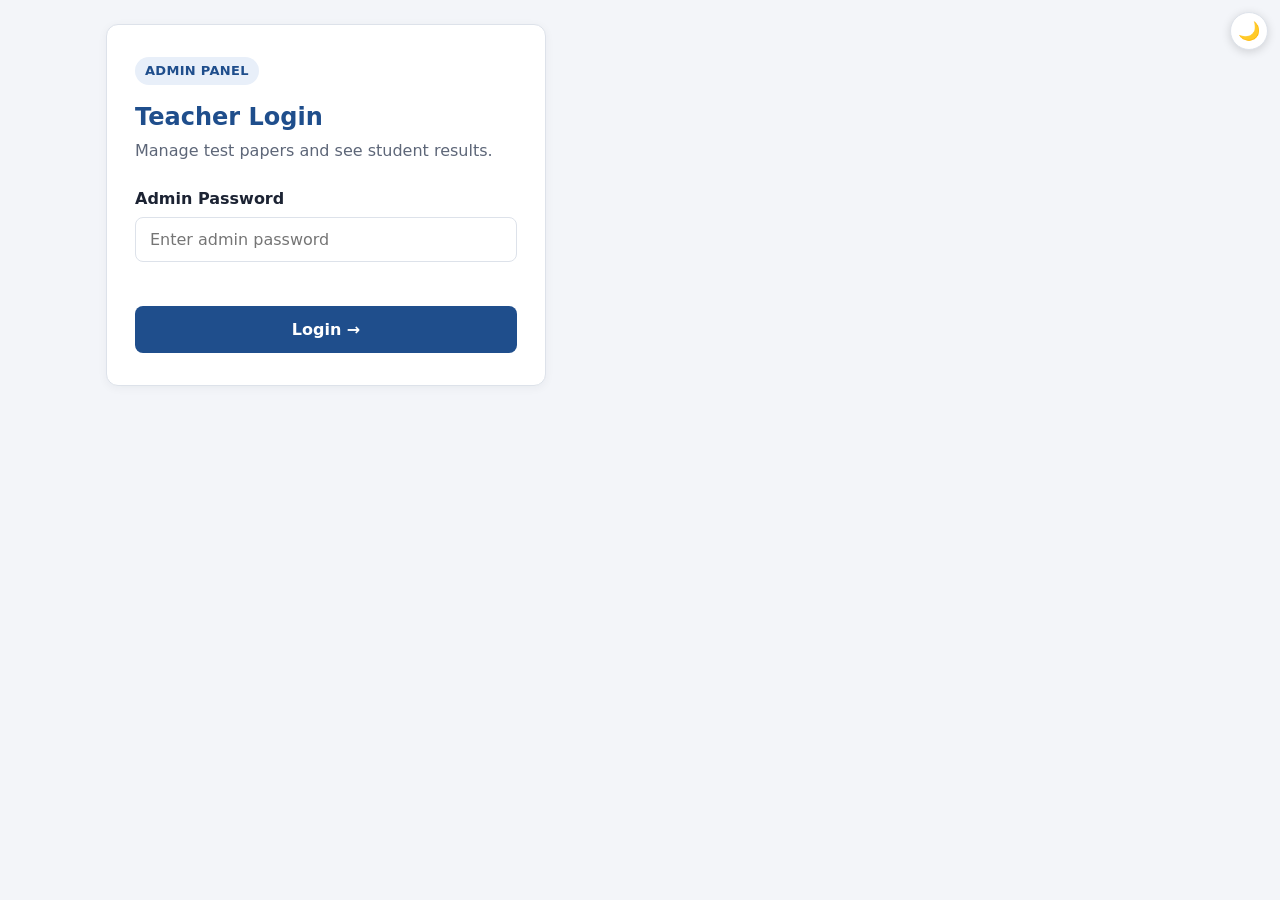
==== admin.html @ c2cde270 "Dark mode switch on every screen (incl. tests); PYQ practice: per-question timer and answer-reveal s" ====
<!DOCTYPE html>
<html lang="en">
<head>
<meta charset="UTF-8">
<meta name="viewport" content="width=device-width, initial-scale=1">
<meta name="robots" content="noindex, nofollow">
<title>Admin — Satyansh's Test Papers</title>
<link rel="stylesheet" href="assets/app.css?v=26111801">
<link rel="stylesheet" href="assets/dark.css?v=26111801">
<meta name="theme-color" content="#1f4e8c">
<script src="assets/theme.js?v=26111801"></script>
<script src="config.js"></script>
<script>
window.MathJax = {
  tex: { inlineMath: [['\\(', '\\)']], displayMath: [['\\[', '\\]']], packages: {'[+]': ['mhchem']} },
  svg: { fontCache: 'global' }, options: { enableMenu: false }, startup: { typeset: false }
};
</script>
<script src="assets/mathjax-tex-svg.js" async></script>
<style>
.tabs{display:flex;gap:6px;flex-wrap:wrap;margin:0 0 16px}
.tab{background:#fff;border:1px solid var(--line);border-radius:8px;padding:9px 16px;font-weight:700;color:var(--muted)}
.tab.on{background:var(--brand);border-color:var(--brand);color:#fff}
.pane{display:none}.pane.on{display:block}
.grid2{display:grid;grid-template-columns:repeat(auto-fit,minmax(220px,1fr));gap:14px}
.field select,.field textarea{width:100%;padding:11px 12px;border:1px solid var(--line);border-radius:8px;font-size:15px;font-family:inherit;background:#fff}
.field textarea{min-height:120px;font-family:ui-monospace,Consolas,monospace;font-size:13px}
.field small{color:var(--muted)}
.tbl td input{width:70px;padding:6px;border:1px solid var(--line);border-radius:6px;text-align:center;font-family:inherit}
.tbl td input.wide{width:150px;text-align:left}
.st-on{background:var(--ok-bg);color:#1d7a45}.st-off{background:var(--neu-bg);color:var(--muted)}
.st{display:inline-block;padding:3px 10px;border-radius:20px;font-size:12px;font-weight:700}
.actions{display:flex;gap:6px;flex-wrap:wrap;justify-content:center}
.btn.xs{padding:5px 10px;font-size:13px}
.keygrid{display:flex;flex-wrap:wrap;gap:6px;margin:8px 0}
.keygrid span{background:#f1f3f7;border-radius:6px;padding:4px 8px;font-size:13px;font-weight:600;font-variant-numeric:tabular-nums}
.warn-list{background:var(--amb-bg);border-left:4px solid var(--warn);border-radius:8px;padding:10px 14px 10px 30px;margin:10px 0}
.preview{border:1px solid var(--line);border-radius:10px;padding:16px;margin-top:10px;overflow-x:auto}
.filters{display:flex;gap:10px;flex-wrap:wrap;margin-bottom:12px}
.filters input,.filters select{padding:9px 12px;border:1px solid var(--line);border-radius:8px;font-family:inherit;font-size:14px}
.drop{display:block;border:2px dashed #b9c6da;border-radius:12px;padding:22px;text-align:center;background:#fafbfd;cursor:pointer;color:var(--muted)}
.catsel{padding:6px 8px;border:1px solid var(--line);border-radius:6px;font-family:inherit;font-size:13px;background:#fff}
.drop.over{border-color:var(--brand);background:var(--brand-lt)}
</style>
</head>
<body>

<!-- ============ LOGIN ============ -->
<section id="aLogin" class="screen active">
  <div class="wrap">
    <form class="card login-card" id="aForm" novalidate>
      <span class="paper-tag">ADMIN PANEL</span>
      <h1>Teacher Login</h1>
      <p class="sub">Manage test papers and see student results.</p>
      <div class="msg-box err" id="aCfg" style="display:none">API_URL is empty in <b>config.js</b>. Paste your Apps Script Web App URL there first.</div>
      <div class="field">
        <label for="aPass">Admin Password</label>
        <input id="aPass" type="password" autocomplete="current-password" placeholder="Enter admin password">
        <div class="err" id="aErr"></div>
      </div>
      <button class="btn" type="submit">Login →</button>
    </form>
  </div>
</section>

<!-- ============ DASHBOARD ============ -->
<section id="aDash" class="screen">
  <header class="topbar appbar">
    <div class="topbar-in">
      <div class="tb-left"><div class="t1">Admin Panel</div><div class="t2 js-brand"></div></div>
      <div class="user-box">
        <a class="btn small onbrand" id="sheetLink" href="#" target="_blank" rel="noopener" style="text-decoration:none">📊 Open Google Sheet</a>
        <a class="btn small onbrand" href="./" target="_blank" rel="noopener" style="text-decoration:none">Student Site ↗</a>
        <button class="btn small onbrand" id="aLogout" type="button">Logout</button>
      </div>
    </div>
  </header>
  <div class="wrap">
    <div class="tabs">
      <button class="tab on" data-tab="pPapers" type="button">📚 Papers</button>
      <button class="tab" data-tab="pAdd" type="button" id="tabAdd">➕ Add Paper</button>
      <button class="tab" data-tab="pResults" type="button">📈 Results</button>
    </div>

    <!-- Papers -->
    <div class="pane on" id="pPapers">
      <div class="card sec">
        <h2>Test Papers</h2>
        <p class="hint">Hidden papers are not shown to students. Use ▲ ▼ to change the order students see.</p>
        <div class="tbl-wrap" id="paperTable"><p class="hint">Loading…</p></div>
      </div>
    </div>

    <!-- Add / Edit -->
    <div class="pane" id="pAdd">
      <div class="card sec">
        <h2 id="formTitle">Add a New Paper</h2>
        <p class="hint">Upload the paper's <b>.json</b> question file (made by Claude or by mocktest_builder.py), check the details, then Save. It goes live for students immediately.</p>
        <div id="dropWrap">
          <label class="drop" id="drop"><input type="file" id="fileIn" accept=".json,application/json" hidden>
            <b>Click to choose the .json file</b> or drag it here</label>
          <details style="margin-top:10px"><summary style="cursor:pointer;color:var(--brand);font-weight:600">…or paste the JSON text</summary>
            <div class="field" style="margin-top:8px"><textarea id="jsonTxt" placeholder='{"sections": [...], "questions": [...]}'></textarea></div>
            <button class="btn small light" type="button" id="parseBtn">Load pasted JSON</button>
          </details>
        </div>
        <div id="formBody" style="display:none;margin-top:18px">
          <div class="grid2">
            <div class="field"><label>Paper Name * <span style="font-weight:400;color:var(--muted)">(use "Sub-folder | Title" to group papers, e.g. "Complex Numbers | Test 2")</span></label><input id="fName" placeholder="e.g. Complex Numbers | Test 2"></div>
            <div class="field"><label>Exam</label><input id="fExam" placeholder="JEE (Main)"></div>
            <div class="field"><label>Subject</label><input id="fSubject" placeholder="Mathematics"></div>
            <div class="field"><label>Duration (minutes) *</label><input id="fDur" type="number" min="1" max="600"></div>
            <div class="field"><label>Folder (where students see it) *</label><select id="fCat"></select></div>
          </div>
          <h2 style="font-size:16px;margin:10px 0 8px">Sections &amp; Marking</h2>
          <div class="tbl-wrap" id="secTable"></div>
          <h2 style="font-size:16px;margin:18px 0 4px">Answer Key — please check against your paper</h2>
          <div id="keyBox"></div>
          <div id="warnBox"></div>
          <h2 style="font-size:16px;margin:18px 0 4px">Question Preview</h2>
          <div class="filters"><select id="pvSel"></select></div>
          <div class="preview" id="pvBox"></div>
          <div class="modal-actions" style="justify-content:space-between">
            <button class="btn light" type="button" id="cancelForm">Cancel</button>
            <button class="btn green" type="button" id="saveBtn">💾 Save Paper</button>
          </div>
        </div>
      </div>
    </div>

    <!-- Results -->
    <div class="pane" id="pResults">
      <div class="card sec">
        <h2>Student Results</h2>
        <p class="hint">Every submitted test. The full data (with question-wise responses) is in the Google Sheet. <b>Reopen</b> lets a student attempt that paper again.</p>
        <div class="filters">
          <select id="rPaper"><option value="">All papers</option></select>
          <input id="rSearch" placeholder="Search name, email or phone">
          <button class="btn small light" type="button" id="rRefresh">↻ Refresh</button>
        </div>
        <div class="tbl-wrap" id="resTable"><p class="hint">Loading…</p></div>
      </div>
    </div>
  </div>
</section>

<div class="overlay" id="overlay"><div class="spinner"></div><div id="overlayMsg">Working…</div></div>
<div class="toast" id="toast"></div>

<script>
const CFG=window.APP_CONFIG||{}, API=(CFG.API_URL||'').trim(), BRAND=CFG.HEADING||"Satyansh's Test Papers";
const $=id=>document.getElementById(id), LET='ABCDEFGH';
function esc(s){return String(s==null?'':s).replace(/[&<>"']/g,c=>({'&':'&amp;','<':'&lt;','>':'&gt;','"':'&quot;',"'":'&#39;'}[c]));}
function show(id){document.querySelectorAll('.screen').forEach(s=>s.classList.toggle('active',s.id===id));window.scrollTo(0,0);}
let toastT;function toast(m,ms=3500){const t=$('toast');t.textContent=m;t.classList.add('show');clearTimeout(toastT);toastT=setTimeout(()=>t.classList.remove('show'),ms);}
function busy(on,msg){$('overlayMsg').textContent=msg||'Working…';$('overlay').classList.toggle('open',!!on);}
function typeset(el,t=0){ if(window.MathJax&&MathJax.typesetPromise&&MathJax.startup&&MathJax.startup.promise){MathJax.startup.promise=MathJax.startup.promise.then(()=>{if(MathJax.typesetClear)MathJax.typesetClear([el]);return MathJax.typesetPromise([el]);}).catch(()=>{});} else if(t<80) setTimeout(()=>typeset(el,t+1),250); }
const SS={get(k){try{return sessionStorage.getItem(k)}catch(e){return null}},set(k,v){try{sessionStorage.setItem(k,v)}catch(e){}},del(k){try{sessionStorage.removeItem(k)}catch(e){}}};
document.querySelectorAll('.js-brand').forEach(e=>e.textContent=BRAND);
if(!API) $('aCfg').style.display='block';

let PASS='', PAPERS=[], RESULTS=[], RLIST=[], DRAFT=null, EDIT_ID=null;
const FOLDERS=(CFG.FOLDERS&&CFG.FOLDERS.length)?CFG.FOLDERS:[{id:'topic',title:'Topic-wise Papers'},{id:'full',title:'Full Syllabus Papers'},{id:'main3h',title:'JEE Main 3-Hour Papers',allSubjects:true},{id:'sheet',title:'Practice Sheets',practice:true}];
const catOpts=sel=>FOLDERS.map(f=>`<option value="${esc(f.id)}"${f.id===sel?' selected':''}>${esc(f.title)}</option>`).join('');
const OFF_SUBJ=((CFG.SUBJECTS)||[]).filter(s=>!s.show).map(s=>s.name);
const subjOff=p=>((FOLDERS.find(f=>f.id===(p.category||'topic'))||{}).allSubjects ? undefined : OFF_SUBJ.find(n=>String(p.subject||'').toLowerCase().includes(n.toLowerCase())));
const guessCat=(st)=>FOLDERS.some(f=>f.id===st.category)?st.category:(Number(st.durationMin)>=180?'main3h':'topic');
$('fCat').innerHTML=catOpts('topic');
async function admin(op, extra={}){
  const r=await fetch(API,{method:'POST',redirect:'follow',headers:{'Content-Type':'text/plain;charset=utf-8'},body:JSON.stringify(Object.assign({action:'admin',op,password:PASS},extra))});
  const j=await r.json(); if(!j.ok) throw new Error(j.error||'Request failed'); return j;
}

/* ---------- login ---------- */
$('aForm').addEventListener('submit',async e=>{e.preventDefault(); if(!API) return; PASS=$('aPass').value; await doLogin();});
async function doLogin(){
  busy(true,'Signing in…');
  try{ const r=await admin('login'); SS.set('stp_admin',PASS); $('sheetLink').href=r.sheetUrl||'#'; $('aErr').textContent='';
       show('aDash'); await loadPapers(); }
  catch(err){ $('aErr').textContent=err.message==='Wrong password'?'Wrong password.':('Could not connect: '+err.message); SS.del('stp_admin'); }
  busy(false);
}
$('aLogout').addEventListener('click',()=>{SS.del('stp_admin');PASS='';$('aPass').value='';show('aLogin');});
(function(){const p=SS.get('stp_admin'); if(API&&p){PASS=p;doLogin();}})();

/* ---------- tabs ---------- */
function tab(id){document.querySelectorAll('.tab').forEach(t=>t.classList.toggle('on',t.dataset.tab===id));document.querySelectorAll('.pane').forEach(p=>p.classList.toggle('on',p.id===id));
  if(id==='pResults') loadResults(); if(id==='pPapers') loadPapers(); }
document.querySelectorAll('.tab').forEach(t=>t.addEventListener('click',()=>{ if(t.dataset.tab==='pAdd' && !EDIT_ID) resetForm(); tab(t.dataset.tab); }));

/* ---------- papers ---------- */
async function loadPapers(){
  try{ PAPERS=(await admin('papers')).papers||[]; }catch(e){ $('paperTable').innerHTML=`<div class="msg-box err">${esc(e.message)}</div>`; return; }
  if(!PAPERS.length){ $('paperTable').innerHTML='<div class="empty">No papers yet. Use <b>➕ Add Paper</b> to upload your first paper.</div>'; }
  else $('paperTable').innerHTML=`<table class="tbl"><thead><tr><th>#</th><th class="l">Paper</th><th>Folder</th><th>Questions</th><th>Duration</th><th>Marks</th><th>Status</th><th>Order</th><th>Actions</th></tr></thead><tbody>${
    PAPERS.map((p,k)=>`<tr><td>${k+1}</td><td class="l"><b>${esc(p.name)}</b><br><span style="font-size:12px;color:var(--muted)">${esc([p.exam,p.subject].filter(Boolean).join(' · '))} · ID ${esc(p.id)} · updated ${esc(p.updated)}</span></td>
      <td><select class="catsel" data-cat="${esc(p.id)}">${catOpts(p.category||'topic')}</select></td>
      <td>${p.questions}</td><td>${p.durationMin} min</td><td>${p.maxMarks}</td>
      <td><span class="st ${p.active&&!subjOff(p)?'st-on':'st-off'}">${!p.active?'Hidden':(subjOff(p)?'Hidden ('+esc(subjOff(p))+' is off)':'Visible')}</span></td>
      <td><div class="actions"><button class="btn xs light" data-up="${k}" ${k===0?'disabled':''}>▲</button><button class="btn xs light" data-down="${k}" ${k===PAPERS.length-1?'disabled':''}>▼</button></div></td>
      <td><div class="actions"><button class="btn xs light" data-toggle="${esc(p.id)}">${p.active?'Hide':'Show'}</button>
        <button class="btn xs ghost" data-edit="${esc(p.id)}">Edit</button><button class="btn xs red" data-del="${esc(p.id)}">Delete</button></div></td></tr>`).join('')}</tbody></table>`;
  $('rPaper').innerHTML='<option value="">All papers</option>'+PAPERS.map(p=>`<option value="${esc(p.id)}">${esc(p.name)}</option>`).join('');
}
$('paperTable').addEventListener('change',async e=>{
  const s=e.target.closest('[data-cat]'); if(!s) return;
  busy(true,'Moving paper…');
  try{ await admin('setCategory',{id:s.dataset.cat,category:s.value}); toast('Paper moved to "'+(FOLDERS.find(f=>f.id===s.value)||{}).title+'"'); await loadPapers(); }
  catch(err){ toast('Error: '+err.message,5000); }
  busy(false);
});
$('paperTable').addEventListener('click',async e=>{
  const b=e.target.closest('button'); if(!b) return;
  try{
    if(b.dataset.toggle){ const p=PAPERS.find(x=>x.id===b.dataset.toggle); busy(true); await admin('setActive',{id:p.id,active:!p.active}); toast(p.active?'Paper hidden from students':'Paper is now visible'); }
    else if(b.dataset.up||b.dataset.down){ const k=+(b.dataset.up||b.dataset.down), j=b.dataset.up?k-1:k+1;
      const arr=PAPERS.slice(); [arr[k],arr[j]]=[arr[j],arr[k]]; busy(true,'Saving order…');
      for(let i=0;i<arr.length;i++) if(arr[i].order!==i+1) await admin('setOrder',{id:arr[i].id,order:i+1}); }
    else if(b.dataset.edit){ busy(true,'Loading paper…'); const r=await admin('getPaper',{id:b.dataset.edit}); EDIT_ID=b.dataset.edit; loadDraft(r.paper,true); tab('pAdd'); busy(false); return; }
    else if(b.dataset.del){ const p=PAPERS.find(x=>x.id===b.dataset.del);
      if(!confirm(`Delete "${p.name}"?\n\nStudents will no longer see it. Results already in the Google Sheet are kept.`)) return;
      busy(true,'Deleting…'); await admin('deletePaper',{id:p.id}); toast('Paper deleted'); }
    await loadPapers();
  }catch(err){ toast('Error: '+err.message,5000); }
  busy(false);
});

/* ---------- add / edit ---------- */
function resetForm(){ EDIT_ID=null; DRAFT=null; $('formTitle').textContent='Add a New Paper'; $('dropWrap').style.display=''; $('formBody').style.display='none'; $('fileIn').value=''; $('jsonTxt').value=''; }
$('cancelForm').addEventListener('click',()=>{resetForm();tab('pPapers');});
$('fileIn').addEventListener('change',e=>{const f=e.target.files[0]; if(f) readFile(f);});
const drop=$('drop');
['dragover','dragenter'].forEach(ev=>drop.addEventListener(ev,e=>{e.preventDefault();drop.classList.add('over');}));
['dragleave','drop'].forEach(ev=>drop.addEventListener(ev,e=>{e.preventDefault();drop.classList.remove('over');}));
drop.addEventListener('drop',e=>{const f=e.dataTransfer.files[0]; if(f) readFile(f);});
function readFile(f){ const rd=new FileReader(); rd.onload=()=>parseJSON(rd.result, f.name); rd.readAsText(f,'utf-8'); }
$('parseBtn').addEventListener('click',()=>parseJSON($('jsonTxt').value,''));
function parseJSON(txt, fname){
  let d; try{ d=JSON.parse(txt.replace(/^﻿/,'')); }catch(e){ toast('This is not a valid JSON file: '+e.message,6000); return; }
  if(!d || !Array.isArray(d.questions) || !d.questions.length){ toast('No "questions" found in this file.',5000); return; }
  if(!d.settings) d.settings={paperName:d.title||(fname||'').replace(/(_questions)?\.json$/i,'').replace(/_/g,' '), durationMin:d.durationMin||60};
  loadDraft(d,false);
}
function normalise(d){
  const warn=[]; let secs=d.sections||[];
  if(!secs.length){ const ids=[]; d.questions.forEach(q=>{q.section=q.section||(q.type==='mcq'?'A':'B'); if(!ids.includes(q.section)) ids.push(q.section);});
    secs=ids.map(i=>({id:i,title:'Section '+i,type:(d.questions.find(q=>q.section===i)||{}).type||'mcq',correct:4,wrong:-1})); }
  secs.forEach(s=>{ s.title=s.title||('Section '+s.id); s.correct=Number(s.correct??4); s.wrong=Number(s.wrong??-1); if(s.wrong>0) s.wrong=-s.wrong; });
  const ids=secs.map(s=>s.id);
  d.questions.forEach((q,n)=>{
    if(!ids.includes(q.section)){ warn.push(`Q${n+1}: unknown section "${q.section}" — moved to ${secs[0].id}`); q.section=secs[0].id; }
    q.type=q.type||(secs.find(s=>s.id===q.section)||{}).type||'mcq'; q.topic=q.topic||'General'; q.area=q.area||q.topic; q.sol=q.sol||'';
    if(q.type==='mcq'){
      if(!Array.isArray(q.opts)||q.opts.length<2) warn.push(`Q${n+1}: MCQ has fewer than 2 options`);
      if(typeof q.ans==='string' && /^[A-H]$/i.test(q.ans.trim())) q.ans=LET.indexOf(q.ans.trim().toUpperCase());
      q.ans=Number(q.ans); if(!(q.ans>=0 && q.ans<(q.opts||[]).length)) warn.push(`Q${n+1}: answer index is outside the options`);
    }else{ delete q.opts; if(isNaN(Number(q.ans))) warn.push(`Q${n+1}: numerical answer "${q.ans}" is not a number`); else q.ans=Number(q.ans); }
    if(!q.q || !String(q.q).trim()) warn.push(`Q${n+1}: question text is empty`);
    if(!q.sol) warn.push(`Q${n+1}: no solution given`);
  });
  d.sections=secs; return warn;
}
function loadDraft(d, editing){
  DRAFT=JSON.parse(JSON.stringify(d)); const warn=normalise(DRAFT); const st=DRAFT.settings||{};
  $('formTitle').textContent=editing?('Edit Paper — '+(st.paperName||'')):'Add a New Paper';
  $('dropWrap').style.display=editing?'none':''; $('formBody').style.display='';
  $('fName').value=st.paperName||''; $('fExam').value=st.exam||'JEE (Main)'; $('fSubject').value=st.subject||'Mathematics'; $('fDur').value=st.durationMin||60; $('fCat').innerHTML=catOpts(guessCat(st));
  renderSecTable(); renderKey(warn);
  $('pvSel').innerHTML=DRAFT.questions.map((q,i)=>`<option value="${i}">Question ${i+1} — ${esc(q.topic)}</option>`).join('');
  preview(0);
}
function renderSecTable(){
  $('secTable').innerHTML=`<table class="tbl"><thead><tr><th class="l">Section</th><th>Type</th><th>Questions</th><th>Correct (+)</th><th>Wrong (−)</th></tr></thead><tbody>${
    DRAFT.sections.map((s,k)=>`<tr><td class="l"><input class="wide" data-st="${k}" value="${esc(s.title)}"></td><td>${s.type==='mcq'?'MCQ':'Numerical'}</td>
    <td>${DRAFT.questions.filter(q=>q.section===s.id).length}</td>
    <td><input type="number" step="any" data-sc="${k}" value="${s.correct}"></td><td><input type="number" step="any" data-sw="${k}" value="${s.wrong}"></td></tr>`).join('')}</tbody></table>
    <p class="hint" style="margin-top:6px">Wrong = marks for a wrong answer, e.g. −1. Use 0 for no negative marking. Max marks: <b id="maxM"></b></p>`;
  updMax();
}
$('secTable').addEventListener('input',e=>{const t=e.target;
  if(t.dataset.st) DRAFT.sections[+t.dataset.st].title=t.value;
  if(t.dataset.sc) DRAFT.sections[+t.dataset.sc].correct=Number(t.value);
  if(t.dataset.sw){ let v=Number(t.value); DRAFT.sections[+t.dataset.sw].wrong=v>0?-v:v; }
  updMax();});
function updMax(){ const el=$('maxM'); if(!el) return; el.textContent=DRAFT.sections.reduce((t,s)=>{ const n=DRAFT.questions.filter(q=>q.section===s.id).length, c=Number(s.maxAttempt)>0?Number(s.maxAttempt):0; return t+(c?Math.min(c,n):n)*(Number(s.correct)||0); },0); }
function renderKey(warn){
  const qs=DRAFT.questions;
  const key=qs.map((q,i)=>`<span>Q${i+1}: ${q.type==='mcq'?(LET[q.ans]||'?'):esc(q.ans)}</span>`).join('');
  const mcq=qs.filter(q=>q.type==='mcq'); const dist=[0,1,2,3].map(i=>`${LET[i]}=${mcq.filter(q=>q.ans===i).length}`).join(' · ');
  $('keyBox').innerHTML=`<div class="keygrid">${key}</div><p class="hint">${qs.length} questions · MCQ answer distribution: ${dist}</p>`;
  $('warnBox').innerHTML=warn.length?`<ul class="warn-list">${warn.map(w=>`<li>${esc(w)}</li>`).join('')}</ul>`:'<p style="color:#1d7a45;font-weight:600;margin:6px 0">✓ No problems found in the file.</p>';
}
$('pvSel').addEventListener('change',e=>preview(+e.target.value));
function preview(i){
  const q=DRAFT.questions[i]; if(!q) return;
  let h=`<div class="q-text">${q.q}</div>`;
  if(q.type==='mcq') h+=q.opts.map((o,k)=>`<div class="sol-opt${k===q.ans?' correct':''}"><span class="ol">${LET[k]}</span><span class="ot">${o}</span>${k===q.ans?'<span class="badge c">Correct</span>':''}</div>`).join('');
  else h+=`<p><b>Answer:</b> ${esc(q.ans)}${q.tol!=null?' (± '+esc(q.tol)+')':''}</p>`;
  h+=`<div class="sol-box" style="margin-top:12px"><h3>Solution</h3><div class="st">${q.sol||'<i>none</i>'}</div></div>`;
  $('pvBox').innerHTML=h; typeset($('pvBox'));
}
$('saveBtn').addEventListener('click',async()=>{
  const name=$('fName').value.trim(); let dur=parseInt($('fDur').value,10);
  if(!(dur>0) && (FOLDERS.find(f=>f.id===$('fCat').value)||{}).practice) dur=60;   // sheets have no timer
  if(!name){ toast('Please enter the paper name.'); $('fName').focus(); return; }
  if(!(dur>0)){ toast('Please enter the duration in minutes.'); $('fDur').focus(); return; }
  DRAFT.settings={paperName:name, exam:$('fExam').value.trim(), subject:$('fSubject').value.trim(), durationMin:dur, category:$('fCat').value};
  const paper={settings:DRAFT.settings, sections:DRAFT.sections, instructions:DRAFT.instructions||[], questions:DRAFT.questions};
  busy(true,'Saving paper…');
  try{ await admin('savePaper',{paper, id:EDIT_ID||undefined}); toast(EDIT_ID?'Paper updated ✓':'Paper added — students can see it now ✓',4500); resetForm(); tab('pPapers'); }
  catch(err){ toast('Could not save: '+err.message,6000); }
  busy(false);
});

/* ---------- results ---------- */
async function loadResults(){
  $('resTable').innerHTML='<p class="hint">Loading…</p>';
  try{ const r=await admin('results',{limit:1000}); RESULTS=r.results||[]; renderResults(); }
  catch(e){ $('resTable').innerHTML=`<div class="msg-box err">${esc(e.message)}</div>`; }
}
function renderResults(){
  const pf=$('rPaper').value, s=$('rSearch').value.trim().toLowerCase();
  const list=RLIST=RESULTS.filter(r=>(!pf||r.paperId===pf)&&(!s||String(r.name).toLowerCase().includes(s)||String(r.phone).includes(s)||String(r.email||'').toLowerCase().includes(s)));
  if(!list.length){ $('resTable').innerHTML='<div class="empty">No results yet.</div>'; return; }
  $('resTable').innerHTML=`<p class="hint">${list.length} result(s)</p><table class="tbl"><thead><tr><th class="l">Submitted</th><th class="l">Name</th><th class="l">Email / Phone</th><th class="l">Paper</th><th>Score</th><th>%</th><th>C / W / S</th><th>Time (min)</th><th>Auto</th><th>Status</th><th></th></tr></thead><tbody>${
    list.map((r,k)=>{const re=String(r.status||'').toLowerCase().includes('reopen');
      return `<tr${re?' style="opacity:.55"':''}><td class="l">${esc(r.time)}</td><td class="l">${esc(r.name)}</td><td class="l" style="font-size:13px">${r.email?esc(r.email)+'<br>':''}${esc(r.phone)}</td><td class="l">${esc(r.paperName)}</td>
      <td><b>${esc(r.score)}</b> / ${esc(r.maxMarks)}</td><td>${esc(r.pct)}</td><td><span class="res-c">${esc(r.correct)}</span> / <span class="res-w">${esc(r.wrong)}</span> / ${esc(r.skipped)}</td>
      <td>${esc(r.minutes)}</td><td>${esc(r.auto)}</td><td style="font-size:12px">${esc(r.status||'—')}</td>
      <td>${re?'':`<button class="btn xs light" data-reopen="${k}">Reopen</button>`}</td></tr>`;}).join('')}</tbody></table>`;
}
$('rPaper').addEventListener('change',renderResults);
$('rSearch').addEventListener('input',renderResults);
$('rRefresh').addEventListener('click',loadResults);
$('resTable').addEventListener('click',async e=>{
  const b=e.target.closest('[data-reopen]'); if(!b) return;
  const r=RLIST[+b.dataset.reopen]; if(!r) return;
  if(!confirm(`Allow ${r.name} (${r.email||r.phone}) to attempt "${r.paperName}" again?\n\nThe old result stays in the sheet, marked "Reopened".`)) return;
  busy(true,'Reopening…');
  try{ await admin('reopen',{phone:r.phone,userId:r.userId,paperId:r.paperId}); toast('Done — the student can attempt this paper again.'); await loadResults(); }
  catch(err){ toast('Error: '+err.message,5000); }
  busy(false);
});
</script>
</body>
</html>
---- assets/app.css ----
:root{
  --bg:#f3f5f9; --card:#ffffff; --ink:#1c2333; --muted:#5d6678; --line:#dde2ea;
  --brand:#1f4e8c; --brand-dk:#173b6a; --brand-lt:#e8eff9;
  --nv:#e4e7ec; --nv-ink:#3a4150;
  --na:#e0524a; --an:#2b9a59; --mr:#7a4fc8;
  --warn:#d98a00; --danger:#d23b33;
  --ok-bg:#e8f6ee; --bad-bg:#fdecea; --neu-bg:#f1f2f5; --amb-bg:#fff5e0;
  --radius:12px;
}
*{box-sizing:border-box}
html,body{margin:0;padding:0}
body{background:var(--bg);color:var(--ink);font-family:"Segoe UI",system-ui,-apple-system,Roboto,"Noto Sans",Arial,sans-serif;font-size:16px;line-height:1.5}
button{font-family:inherit;font-size:inherit;cursor:pointer}
.screen{display:none;min-height:100vh}
.screen.active{display:block}
.wrap{max-width:1100px;margin:0 auto;padding:24px 16px}
.card{background:var(--card);border:1px solid var(--line);border-radius:var(--radius);box-shadow:0 2px 10px rgba(20,35,60,.05)}
.btn{border:1px solid transparent;border-radius:8px;padding:10px 18px;font-weight:600;transition:.15s;background:var(--brand);color:#fff}
.btn:hover{background:var(--brand-dk)}
.btn:disabled{background:#a9b4c4;cursor:not-allowed}
.btn.ghost{background:#fff;color:var(--brand);border-color:var(--brand)}
.btn.ghost:hover{background:var(--brand-lt)}
.btn.purple{background:var(--mr)}
.btn.purple:hover{background:#6440aa}
.btn.green{background:var(--an)}
.btn.green:hover{background:#21804a}
.btn.red{background:var(--danger)}
.btn.red:hover{background:#b02f28}
.btn.light{background:#fff;color:var(--ink);border-color:var(--line)}
.btn.light:hover{background:#f1f3f7}

/* ---------- Login ---------- */
#login .wrap{display:flex;align-items:center;justify-content:center;min-height:100vh}
.login-card{width:100%;max-width:440px;padding:32px 28px}
.login-card h1{margin:0 0 4px;font-size:24px;color:var(--brand)}
.login-card .sub{color:var(--muted);margin:0 0 24px}
.field{margin-bottom:18px}
.field label{display:block;font-weight:600;margin-bottom:6px}
.field input{width:100%;padding:12px 14px;border:1px solid var(--line);border-radius:8px;font-size:16px;font-family:inherit}
.field input:focus{outline:2px solid var(--brand);border-color:var(--brand)}
.err{color:var(--danger);font-size:14px;margin-top:6px;min-height:20px}
.login-card .btn{width:100%;padding:13px}
.paper-tag{display:inline-block;background:var(--brand-lt);color:var(--brand);font-weight:700;font-size:13px;padding:4px 10px;border-radius:20px;margin-bottom:14px;letter-spacing:.3px}

/* ---------- Instructions ---------- */
.ins-card{padding:28px}
.ins-card h1{margin:0 0 6px;color:var(--brand);font-size:24px}
.ins-card h2{font-size:18px;margin:26px 0 10px;color:var(--brand-dk);border-bottom:2px solid var(--brand-lt);padding-bottom:6px}
.ins-card ol,.ins-card ul{padding-left:22px;margin:8px 0}
.ins-card li{margin:6px 0}
.facts{display:flex;flex-wrap:wrap;gap:12px;margin:14px 0}
.fact{background:var(--brand-lt);border-radius:10px;padding:10px 16px;min-width:140px}
.fact b{display:block;font-size:20px;color:var(--brand)}
.fact span{font-size:13px;color:var(--muted)}
.legend-row{display:flex;flex-wrap:wrap;gap:14px;margin:10px 0}
.legend-row div{display:flex;align-items:center;gap:8px;font-size:14px}
.tc-box{background:#fafbfd;border:1px solid var(--line);border-radius:10px;padding:14px 18px;max-height:280px;overflow:auto}
.agree{display:flex;gap:10px;align-items:flex-start;margin:18px 0;font-weight:600;cursor:pointer}
.agree input{width:20px;height:20px;margin-top:2px;flex:none}
.ins-actions{display:flex;justify-content:space-between;gap:12px;flex-wrap:wrap}

/* ---------- Palette chips (shared) ---------- */
.chip{width:40px;height:40px;border-radius:8px;border:1px solid transparent;font-weight:700;font-size:14px;display:inline-flex;align-items:center;justify-content:center;position:relative;flex:none}
.chip.nv{background:var(--nv);color:var(--nv-ink);border-color:#cfd4dc}
.chip.na{background:var(--na);color:#fff}
.chip.an{background:var(--an);color:#fff}
.chip.mr{background:var(--mr);color:#fff;border-radius:50%}
.chip.am{background:var(--mr);color:#fff;border-radius:50%}
.chip.am::after{content:"";position:absolute;right:-2px;bottom:-2px;width:13px;height:13px;border-radius:50%;background:var(--an);border:2px solid #fff}
.chip.small{width:26px;height:26px;font-size:12px}
.chip.cur{outline:3px solid #f5b400;outline-offset:2px}
.chip.rc{background:var(--an);color:#fff}
.chip.rw{background:var(--na);color:#fff}
.chip.ru{background:var(--nv);color:var(--nv-ink);border-color:#cfd4dc}

/* ---------- Exam ---------- */
.topbar{background:var(--brand);color:#fff;position:sticky;top:0;z-index:20;box-shadow:0 2px 8px rgba(0,0,0,.15)}
.topbar-in{max-width:1300px;margin:0 auto;padding:10px 16px;display:flex;justify-content:space-between;align-items:center;gap:16px;flex-wrap:wrap}
.tb-left .t1{font-weight:700;font-size:18px}
.tb-left .t2{font-size:13px;opacity:.9}
.tb-right{display:flex;flex-direction:column;align-items:flex-end;gap:6px}
.timer-box{background:#fff;color:var(--brand-dk);border-radius:8px;padding:4px 14px;font-weight:800;font-size:22px;font-variant-numeric:tabular-nums;display:flex;align-items:center;gap:8px}
.timer-box small{font-size:12px;font-weight:600;color:var(--muted)}
.timer-box.warn{color:var(--warn)}
.timer-box.danger{color:#fff;background:var(--danger);animation:pulse 1s infinite}
.timer-box.danger small{color:#ffe1df}
@keyframes pulse{50%{opacity:.75}}
.tracker{display:flex;gap:8px;flex-wrap:wrap;justify-content:flex-end}
.tracker span{background:rgba(255,255,255,.14);border-radius:6px;padding:3px 10px;font-size:13px;font-weight:600}
.tracker span b{font-size:15px}
.tracker .t-an b{color:#8ff0b5}
.tracker .t-un b{color:#ffb4ae}
.tracker .t-mr b{color:#d8c4ff}

.exam-grid{max-width:1300px;margin:0 auto;padding:16px;display:grid;grid-template-columns:1fr 330px;gap:16px;align-items:start}
.qpanel{padding:0;display:flex;flex-direction:column;min-height:calc(100vh - 140px)}
.q-head{display:flex;justify-content:space-between;align-items:center;gap:10px;flex-wrap:wrap;padding:14px 20px;border-bottom:1px solid var(--line)}
.q-meta{display:flex;align-items:center;gap:8px;flex-wrap:wrap}
.q-no{font-weight:800;font-size:18px;color:var(--brand-dk)}
.pill{font-size:12px;font-weight:700;padding:3px 10px;border-radius:20px;background:var(--brand-lt);color:var(--brand)}
.pill.mk{background:#eef7f1;color:#21804a}
.pill.rv{background:#efe8fb;color:var(--mr)}
.qclock{font-size:13px;color:var(--muted);font-weight:600}
.qclock b{color:var(--ink);font-variant-numeric:tabular-nums}
.q-body{padding:20px;flex:1}
.q-text{font-size:17px;margin-bottom:20px;overflow-x:auto}
.opts{display:grid;gap:10px}
.opt{display:flex;align-items:center;gap:14px;text-align:left;width:100%;background:#fff;border:1.5px solid var(--line);border-radius:10px;padding:12px 14px;color:var(--ink);transition:.12s;overflow-x:auto}
.opt:hover{border-color:var(--brand);background:#f7faff}
.opt .ol{flex:none;width:32px;height:32px;border-radius:50%;border:2px solid #b9c2d0;display:flex;align-items:center;justify-content:center;font-weight:700;color:var(--muted)}
.opt.sel{border-color:var(--brand);background:var(--brand-lt)}
.opt.sel .ol{background:var(--brand);border-color:var(--brand);color:#fff}
.opt .ot{flex:1;padding:2px 6px 2px 2px}
.num{max-width:360px}
.num label{display:block;font-weight:700;margin-bottom:8px}
.num input{width:100%;padding:14px;font-size:22px;font-weight:700;border:2px solid var(--line);border-radius:10px;font-variant-numeric:tabular-nums;font-family:inherit}
.num input:focus{outline:none;border-color:var(--brand)}
.num-hint{font-size:13px;color:var(--muted);margin-top:8px}
.num-hint.bad{color:var(--danger);font-weight:600}
.q-actions{display:flex;justify-content:space-between;gap:10px;flex-wrap:wrap;padding:14px 20px;border-top:1px solid var(--line);background:#fafbfd;border-radius:0 0 var(--radius) var(--radius)}
.q-actions .grp{display:flex;gap:10px;flex-wrap:wrap}

.side{padding:16px;position:sticky;top:96px}
.cand{display:flex;align-items:center;gap:12px;padding-bottom:12px;border-bottom:1px solid var(--line);margin-bottom:12px}
.avatar{width:44px;height:44px;border-radius:50%;background:var(--brand);color:#fff;display:flex;align-items:center;justify-content:center;font-weight:800;font-size:18px;flex:none}
.cand .nm{font-weight:700;word-break:break-word}
.cand .ph{font-size:13px;color:var(--muted)}
.legend{display:grid;grid-template-columns:1fr 1fr;gap:8px;font-size:12.5px;margin-bottom:12px}
.legend div{display:flex;align-items:center;gap:8px}
.pal-sec{font-weight:700;font-size:13px;color:var(--brand-dk);margin:10px 0 8px;background:var(--brand-lt);padding:5px 10px;border-radius:6px}
.palette{display:flex;flex-wrap:wrap;gap:8px}
.palette .chip{cursor:pointer}
.side .btn.red{width:100%;margin-top:16px;padding:12px}

/* ---------- Modal ---------- */
.modal{position:fixed;inset:0;background:rgba(15,25,45,.55);display:none;align-items:center;justify-content:center;z-index:50;padding:16px}
.modal.open{display:flex}
.modal-card{background:#fff;border-radius:14px;max-width:780px;width:100%;max-height:92vh;overflow:auto;padding:24px}
.modal-card h2{margin:0 0 6px;color:var(--brand-dk)}
.modal-card p{color:var(--muted);margin:4px 0 14px}
.tbl-wrap{overflow-x:auto}
table.tbl{width:100%;border-collapse:collapse;font-size:14px}
.tbl th,.tbl td{border:1px solid var(--line);padding:8px 10px;text-align:center}
.tbl th{background:var(--brand-lt);color:var(--brand-dk);font-weight:700}
.tbl td.l,.tbl th.l{text-align:left}
.tbl tr.total td{font-weight:800;background:#fafbfd}
.modal-actions{display:flex;justify-content:flex-end;gap:10px;margin-top:18px;flex-wrap:wrap}
.note{background:var(--amb-bg);border-left:4px solid var(--warn);padding:10px 14px;border-radius:6px;font-size:14px;margin-top:12px}

.toast{position:fixed;left:50%;bottom:24px;transform:translateX(-50%) translateY(120px);background:#1c2333;color:#fff;padding:12px 20px;border-radius:10px;font-weight:600;z-index:60;transition:.3s;box-shadow:0 6px 20px rgba(0,0,0,.25);max-width:90vw;text-align:center}
.toast.show{transform:translateX(-50%) translateY(0)}

/* ---------- Report ---------- */
.rep-top{background:linear-gradient(135deg,var(--brand),var(--brand-dk));color:#fff;border-radius:var(--radius);padding:24px;margin-bottom:18px}
.rep-top h1{margin:0 0 4px;font-size:24px}
.rep-top .who{display:flex;flex-wrap:wrap;gap:8px 28px;margin-top:14px;font-size:15px}
.rep-top .who b{font-size:17px}
.rep-top .lbl{opacity:.8;font-size:12px;text-transform:uppercase;letter-spacing:.6px;display:block}
.auto-flag{display:inline-block;margin-top:12px;background:#ffd8d5;color:#8a1c16;font-weight:700;font-size:13px;padding:4px 12px;border-radius:20px}
.kpis{display:grid;grid-template-columns:repeat(auto-fit,minmax(150px,1fr));gap:12px;margin-bottom:18px}
.kpi{padding:16px;text-align:center}
.kpi b{display:block;font-size:28px;line-height:1.2}
.kpi span{font-size:13px;color:var(--muted);font-weight:600}
.kpi.main{background:var(--brand-lt);border-color:#c8d7ee}
.kpi.main b{color:var(--brand);font-size:34px}
.kpi .c{color:var(--an)}.kpi .w{color:var(--na)}.kpi .u{color:var(--muted)}
.sec{padding:20px;margin-bottom:18px}
.sec h2{margin:0 0 4px;font-size:19px;color:var(--brand-dk)}
.sec .hint{color:var(--muted);font-size:14px;margin:0 0 14px}
.remark{font-size:16px;padding:12px 16px;border-radius:10px;background:var(--brand-lt);margin-top:4px}
.res-c{color:var(--an);font-weight:700}
.res-w{color:var(--na);font-weight:700}
.res-u{color:var(--muted);font-weight:600}
.tag{display:inline-block;padding:3px 10px;border-radius:20px;font-size:12px;font-weight:700}
.tag.strong{background:var(--ok-bg);color:#1d7a45}
.tag.mod{background:var(--amb-bg);color:#99620a}
.tag.weak{background:var(--bad-bg);color:#b2302a}
.tag.none{background:var(--neu-bg);color:var(--muted)}
.bars{display:grid;gap:6px}
.bar-row{display:grid;grid-template-columns:44px 1fr 64px;align-items:center;gap:10px;font-size:13px}
.bar-row .bq{font-weight:700;color:var(--muted)}
.bar-track{background:#eef1f5;border-radius:6px;height:16px;position:relative;overflow:hidden}
.bar-fill{height:100%;border-radius:6px}
.bar-fill.c{background:var(--an)}.bar-fill.w{background:var(--na)}.bar-fill.u{background:#a7afbd}
.bar-ideal{position:absolute;top:-2px;bottom:-2px;width:2px;background:#1c2333;opacity:.55}
.bar-row .bt{font-variant-numeric:tabular-nums;text-align:right;font-weight:600}
.bar-legend{display:flex;gap:16px;flex-wrap:wrap;font-size:13px;color:var(--muted);margin-top:12px}
.bar-legend i{display:inline-block;width:12px;height:12px;border-radius:3px;margin-right:6px;vertical-align:-1px}
.mini-kpis{display:grid;grid-template-columns:repeat(auto-fit,minmax(170px,1fr));gap:10px;margin-bottom:16px}
.mini-kpis div{background:#fafbfd;border:1px solid var(--line);border-radius:10px;padding:10px 14px}
.mini-kpis b{display:block;font-size:20px}
.mini-kpis span{font-size:12.5px;color:var(--muted);font-weight:600}
.cols3{display:grid;grid-template-columns:repeat(auto-fit,minmax(260px,1fr));gap:14px}
.box{border-radius:10px;padding:16px;border:1px solid var(--line)}
.box h3{margin:0 0 10px;font-size:16px}
.box ul{margin:0;padding-left:20px}
.box li{margin:5px 0}
.box.good{background:var(--ok-bg);border-color:#bfe3cc}
.box.good h3{color:#1d7a45}
.box.bad{background:var(--bad-bg);border-color:#f3c5c1}
.box.bad h3{color:#b2302a}
.box.plan{background:var(--brand-lt);border-color:#c8d7ee}
.box.plan h3{color:var(--brand-dk)}
.box .empty{color:var(--muted);font-style:italic}
.insights li{margin:8px 0}
.rep-actions{display:flex;gap:12px;justify-content:center;flex-wrap:wrap;margin:8px 0 30px}
.rep-actions .btn{padding:13px 26px}

/* ---------- Solutions ---------- */
.sol-grid{max-width:1300px;margin:0 auto;padding:16px;display:grid;grid-template-columns:1fr 300px;gap:16px;align-items:start}
.sol-opt{display:flex;align-items:center;gap:14px;border:1.5px solid var(--line);border-radius:10px;padding:12px 14px;margin-bottom:10px;overflow-x:auto}
.sol-opt .ol{flex:none;width:32px;height:32px;border-radius:50%;border:2px solid #b9c2d0;display:flex;align-items:center;justify-content:center;font-weight:700;color:var(--muted)}
.sol-opt .ot{flex:1;padding:2px 6px 2px 2px}
.sol-opt.correct{border-color:var(--an);background:var(--ok-bg)}
.sol-opt.correct .ol{background:var(--an);border-color:var(--an);color:#fff}
.sol-opt.wrong{border-color:var(--na);background:var(--bad-bg)}
.sol-opt.wrong .ol{background:var(--na);border-color:var(--na);color:#fff}
.badge{font-size:12px;font-weight:700;padding:3px 9px;border-radius:20px;flex:none}
.badge.c{background:var(--an);color:#fff}
.badge.w{background:var(--na);color:#fff}
.ans-strip{display:grid;grid-template-columns:repeat(auto-fit,minmax(150px,1fr));gap:10px;margin:18px 0}
.ans-strip div{background:#fafbfd;border:1px solid var(--line);border-radius:10px;padding:10px 14px}
.ans-strip span{display:block;font-size:12px;color:var(--muted);font-weight:700;text-transform:uppercase;letter-spacing:.4px}
.ans-strip b{font-size:18px}
.sol-box{background:#fbfcfe;border:1px solid var(--line);border-left:4px solid var(--brand);border-radius:10px;padding:16px 18px;overflow-x:auto}
.sol-box h3{margin:0 0 10px;color:var(--brand-dk);font-size:16px}
.sol-box .st{line-height:1.9}

@media (max-width:900px){
  .exam-grid,.sol-grid{grid-template-columns:1fr}
  .side{position:static}
  .qpanel{min-height:auto}
  .tb-right{align-items:flex-start;width:100%}
  .tracker{justify-content:flex-start}
}
@media (max-width:560px){
  .q-actions .grp{width:100%}
  .q-actions .grp .btn{flex:1;padding:10px 8px;font-size:14px}
  .ins-card,.sec{padding:16px}
  .q-body{padding:16px}
  .q-text{font-size:16px}
}
@media print{
  body{background:#fff}
  .screen{display:none!important}
  #result{display:block!important}
  .noprint,.toast,.modal{display:none!important}
  .card{box-shadow:none}
  .sec,.kpis,.rep-top{break-inside:avoid}
  .rep-top{-webkit-print-color-adjust:exact;print-color-adjust:exact}
  .bar-fill,.tag,.chip,.box{-webkit-print-color-adjust:exact;print-color-adjust:exact}
}

/* =================== PORTAL ADDITIONS =================== */
.appbar .topbar-in{align-items:center}
.user-box{display:flex;align-items:center;gap:12px}
.user-box .avatar{width:38px;height:38px;font-size:16px;background:#fff;color:var(--brand)}
.user-box .nm{font-weight:700;color:#fff;line-height:1.2}
.user-box .ph{font-size:12.5px;color:#d6e2f3}
.btn.small{padding:7px 14px;font-size:14px}
.btn.onbrand{background:rgba(255,255,255,.14);color:#fff;border-color:rgba(255,255,255,.35)}
.btn.onbrand:hover{background:rgba(255,255,255,.25)}
.page-head{margin:6px 0 18px}
.page-head h1{margin:0;font-size:24px;color:var(--brand-dk)}
.page-head p{margin:4px 0 0;color:var(--muted)}
.paper-grid{display:grid;grid-template-columns:repeat(auto-fill,minmax(290px,1fr));gap:16px}
.paper-card{padding:20px;display:flex;flex-direction:column;gap:12px;transition:.15s}
.paper-card:hover{box-shadow:0 6px 18px rgba(20,35,60,.10);transform:translateY(-1px)}
.paper-card .pnum{font-size:12px;font-weight:700;color:var(--brand);letter-spacing:.6px;text-transform:uppercase}
.paper-card h3{margin:0;font-size:18px;line-height:1.3}
.meta{display:flex;flex-wrap:wrap;gap:6px}
.meta span{background:#f1f3f7;border-radius:6px;padding:3px 9px;font-size:12.5px;font-weight:600;color:var(--nv-ink)}
.paper-card .foot{margin-top:auto;display:flex;justify-content:space-between;align-items:center;gap:10px;flex-wrap:wrap;padding-top:6px;border-top:1px solid var(--line)}
.done-pill{background:var(--ok-bg);color:#1d7a45;font-weight:700;font-size:13px;padding:5px 10px;border-radius:20px}
.empty{padding:40px 20px;text-align:center;color:var(--muted)}
.overlay{position:fixed;inset:0;background:rgba(243,245,249,.88);display:none;flex-direction:column;align-items:center;justify-content:center;gap:14px;z-index:70;font-weight:600;color:var(--brand-dk)}
.overlay.open{display:flex}
.spinner{width:44px;height:44px;border-radius:50%;border:4px solid #c8d7ee;border-top-color:var(--brand);animation:spin .8s linear infinite}
@keyframes spin{to{transform:rotate(360deg)}}
.save-status{display:inline-block;margin-top:12px;margin-left:8px;font-weight:700;font-size:13px;padding:4px 12px;border-radius:20px;background:rgba(255,255,255,.18);color:#fff}
.save-status.ok{background:#d5f2e0;color:#1d7a45}
.save-status.bad{background:#ffe7c2;color:#8a5a00}
.msg-box{padding:16px 18px;border-radius:10px;background:var(--amb-bg);border-left:4px solid var(--warn);margin-bottom:16px}
.msg-box.err{background:var(--bad-bg);border-color:var(--danger)}
.resume-note{background:var(--brand-lt);border-left:4px solid var(--brand);padding:12px 16px;border-radius:8px;margin-bottom:14px}

/* ===== Diagrams / figures inside questions, options and solutions ===== */
.q-text img,.ot img,.st img,.q-text svg.fig,.ot svg.fig,.st svg.fig{max-width:100%;height:auto;display:block;margin:10px auto;border-radius:6px}
.ot img,.ot svg.fig{margin:4px 0;max-height:180px}
.fig-cap{text-align:center;font-size:13px;color:var(--muted);margin-top:-4px}
@media (prefers-color-scheme: dark){ .q-text img,.ot img,.st img{background:#fff} }


/* =================== ACCOUNTS & FOLDERS (v2) =================== */
.aview h1{margin:0 0 4px;font-size:24px;color:var(--brand)}
.alinks{margin:14px 0 0;text-align:center;color:var(--muted);font-size:14.5px}
.linkbtn{background:none;border:0;padding:0;color:var(--brand);font-weight:700;font:inherit;font-weight:700;cursor:pointer;text-decoration:underline;text-underline-offset:3px}
.linkbtn:hover{color:var(--brand-dk)}
.fhint{display:block;color:var(--muted);font-size:12.5px;margin-top:6px;line-height:1.4}
.msg-box.ok{background:var(--ok-bg);border-color:#1d7a45}
.login-card .resume-note{margin:4px 0 16px;font-size:14px}
.crumbs{display:flex;flex-wrap:wrap;align-items:center;gap:8px;font-size:14px;color:var(--muted);min-height:20px;margin-bottom:4px}
.crumbs b{color:var(--ink)}
.folder-grid{grid-template-columns:repeat(auto-fill,minmax(250px,1fr))}
.folder-card{display:flex;flex-direction:column;align-items:flex-start;gap:10px;padding:22px 20px;text-align:left;cursor:pointer;font:inherit;color:inherit;transition:.15s;border-top:4px solid var(--brand)}
.folder-card:hover{box-shadow:0 8px 22px rgba(20,35,60,.12);transform:translateY(-2px)}
.folder-card .f-ico{font-size:30px;line-height:1}
.folder-card .f-body{display:flex;flex-direction:column;gap:4px}
.folder-card .f-body b{font-size:18px;color:var(--brand-dk)}
.folder-card .f-body span{color:var(--muted);font-size:14px}
.folder-card .f-count{margin-top:auto;background:var(--brand-lt);color:var(--brand);font-weight:700;font-size:13px;padding:4px 10px;border-radius:20px}
.folder-card.empty-f{border-top-color:#c3ccd9}
.folder-card.empty-f .f-count{background:#f1f3f7;color:var(--muted)}
.foot-btns{display:flex;gap:6px;flex-wrap:wrap}

/* tables inside questions (match the lists) */
.q-text table.tbl,.st table.tbl{border-collapse:collapse;margin:10px 0;font-size:.95em}
.q-text table.tbl td,.st table.tbl td{border:1px solid rgba(128,128,128,.35);padding:6px 10px;vertical-align:top}

/* =================== PRACTICE SHEETS =================== */
.sheet-card .sc-prog{height:6px;border-radius:6px;background:#edf0f5;overflow:hidden}
.sheet-card .sc-prog i{display:block;height:100%;background:linear-gradient(90deg,#2b9a59,#47c27d);border-radius:6px;transition:width .4s}
.sheet-card .sc-txt{color:var(--muted);font-size:13px;font-weight:600}
.sheet-card .sc-txt.all{color:#1d7a45}
.sheet-bar{position:sticky;top:var(--shTop,57px);z-index:15;background:rgba(243,245,249,.94);backdrop-filter:blur(6px);-webkit-backdrop-filter:blur(6px);border-bottom:1px solid var(--line)}
.sheet-bar-in{max-width:860px;margin:0 auto;padding:8px 16px;display:flex;align-items:center;gap:14px}
.sb-prog{flex:none;width:150px}
.sb-txt{font-size:13px;font-weight:600;color:var(--muted)}
.sb-txt b{color:var(--ink)}
.sb-track{height:6px;border-radius:6px;background:#dfe4ec;overflow:hidden;margin-top:3px}
.sb-track i{display:block;height:100%;width:0;background:linear-gradient(90deg,#2b9a59,#47c27d);transition:width .45s}
.sb-chips{display:flex;gap:6px;overflow-x:auto;padding:3px 2px;scrollbar-width:thin}
.sb-chips .chip{background:#fff;border-color:var(--line);color:var(--nv-ink);cursor:pointer}
.sb-chips .chip.rc{background:var(--an);border-color:var(--an);color:#fff}
.sb-chips .chip.rw{background:var(--na);border-color:var(--na);color:#fff}
.sheet-wrap{max-width:860px;padding-top:18px}
.sheet-head{padding:24px 26px;margin-bottom:18px;border-top:5px solid var(--brand)}
.sheet-head h1{margin:0 0 10px;font-size:26px;color:var(--brand-dk);line-height:1.25}
.sh-topic{display:flex;align-items:baseline;gap:10px;flex-wrap:wrap;margin:0 0 12px}
.sh-topic span{font-size:12px;font-weight:800;letter-spacing:.6px;text-transform:uppercase;color:var(--brand);background:var(--brand-lt);padding:3px 9px;border-radius:6px}
.sh-topic b{font-size:17px}
.sh-how{margin:14px 0 0;color:var(--muted);font-size:14.5px}
.sh-how .g{color:var(--an)} .sh-how .r{color:var(--na)}
.sq{padding:18px 20px 16px;margin-bottom:16px;scroll-margin-top:calc(var(--shTop,57px) + 66px);border-left:5px solid transparent;transition:border-color .25s, box-shadow .25s}
.sq.is-ok{border-left-color:var(--an)}
.sq.is-bad{border-left-color:var(--na)}
.sq-head{display:flex;align-items:center;gap:10px;margin-bottom:12px}
.sq-no{font-weight:800;font-size:18px;color:var(--brand-dk)}
.sq-badge{margin-left:auto;font-size:13px;font-weight:700}
.sb-ok{color:#1d7a45} .sb-bad{color:var(--danger)}
.sq .q-text{margin-bottom:14px}
.sq .opt:disabled{cursor:default}
.sq .opt.correct{border-color:var(--an);background:var(--ok-bg);animation:pop .35s ease}
.sq .opt.correct .ol{background:var(--an);border-color:var(--an);color:#fff}
.sq .opt.wrong{border-color:var(--na);background:var(--bad-bg)}
.sq .opt.wrong .ol{background:var(--na);border-color:var(--na);color:#fff}
.sq .opt.dim{opacity:.55}
.sq .opt.dim:hover{border-color:var(--line);background:#fff}
.sq-num{display:flex;gap:10px;flex-wrap:wrap;max-width:420px}
.sq-in{flex:1;min-width:150px;padding:11px 14px;border:1.5px solid var(--line);border-radius:10px;font-size:17px;font-family:inherit}
.sq-in:focus{outline:2px solid var(--brand);border-color:var(--brand)}
.sq-in.ok{border-color:var(--an);background:var(--ok-bg);color:#1d7a45;font-weight:700}
.sq-in.bad{border-color:var(--na);background:var(--bad-bg);color:var(--danger);font-weight:700}
.sq-fb{min-height:8px;margin-top:10px;font-weight:700}
.fb-ok{color:#1d7a45;font-size:16px} .fb-bad{color:var(--danger);font-size:15px}
.sq-actions{display:flex;align-items:center;gap:8px;flex-wrap:wrap;margin-top:10px;padding-top:12px;border-top:1px dashed var(--line)}
.sq-actions .grow{flex:1}
.sq-sol{display:grid;grid-template-rows:0fr;transition:grid-template-rows .35s ease}
.sq.sol-open .sq-sol{grid-template-rows:1fr}
.sq-sol-in{overflow:hidden;min-height:0}
.sq-sol-box{margin-top:14px;background:#fbfcfe;border:1px solid var(--line);border-left:4px solid var(--brand);border-radius:10px;padding:14px 18px;overflow-x:auto}
.sq-sol-box h4{margin:0 0 8px;color:var(--brand-dk);font-size:16px;letter-spacing:.3px}
.sq-sol-box .st{line-height:1.9}
.sq-ansline{margin:10px 0 0;font-weight:700}
.sq-ansline b{color:#1d7a45}
.sheet-sum{padding:22px;text-align:center;margin:6px 0 30px}
.sheet-sum .ss-big{font-size:24px;font-weight:800;color:var(--brand-dk)}
.sheet-sum.all{border:2px solid var(--an);background:linear-gradient(180deg,#f2fbf6,#fff)}
.sheet-sum.all .ss-big{color:#1d7a45}
.sheet-sum p{color:var(--muted);margin:6px 0 14px}
.ss-btns{display:flex;gap:10px;justify-content:center;flex-wrap:wrap}
.shake{animation:shake .4s ease}
@keyframes shake{20%{transform:translateX(-7px)}40%{transform:translateX(6px)}60%{transform:translateX(-4px)}80%{transform:translateX(3px)}}
@keyframes pop{0%{transform:scale(1)}45%{transform:scale(1.025)}100%{transform:scale(1)}}
.fx-canvas{position:fixed;inset:0;width:100vw;height:100vh;pointer-events:none;z-index:200}
.fx-ring{position:fixed;width:14px;height:14px;margin:-7px 0 0 -7px;border-radius:50%;border:3px solid #ffcf33;pointer-events:none;z-index:201;animation:ring .6s ease-out forwards}
.fx-ring.big{border-color:#2b9a59;border-width:5px}
@keyframes ring{0%{transform:scale(.4);opacity:1}100%{transform:scale(6);opacity:0}}
.fx-ring.big{animation-name:ringBig}
@keyframes ringBig{0%{transform:scale(.4);opacity:1}100%{transform:scale(18);opacity:0}}
@media (max-width:560px){
  .sb-prog{width:96px}
  .sheet-head{padding:18px}
  .sheet-head h1{font-size:22px}
  .sq{padding:14px 14px 12px}
  .sq-actions .btn{padding:7px 10px}
}

/* ----- practice sheet: settings, hidden answers, timer, status panel ----- */
.sh-cfg{margin:16px 0 0;background:#f7f9fd;border:1px solid var(--line);border-radius:10px;padding:14px 16px}
.cfg-h{font-weight:800;color:var(--brand-dk);margin-bottom:10px}
.cfg-h span{font-weight:500;color:var(--muted);font-size:14px}
.cfg-grid{display:grid;grid-template-columns:repeat(auto-fit,minmax(200px,1fr));gap:10px 14px}
.cfg-f{display:flex;flex-direction:column;gap:4px}
.cfg-f[hidden]{display:none}
.cfg-f span{font-size:12.5px;font-weight:700;color:var(--muted);text-transform:uppercase;letter-spacing:.4px}
.cfg-f select{padding:9px 10px;border:1.5px solid var(--line);border-radius:8px;font:inherit;font-size:15px;background:#fff;color:var(--ink)}
.cfg-f select:focus{outline:2px solid var(--brand);border-color:var(--brand)}
.cfg-foot{display:flex;align-items:center;justify-content:space-between;gap:10px;flex-wrap:wrap;margin-top:10px}
.cfg-foot:empty{display:none}
.cfg-note{font-size:14px;color:var(--muted)}
.sq.is-sv{border-left-color:var(--brand)}
.fb-sv{color:var(--brand);font-size:15px}
.sb-sv{color:var(--brand)}
.sq-in.sv{border-color:var(--brand);background:var(--brand-lt);font-weight:700}
.sb-chips .chip.sv{background:var(--brand);border-color:var(--brand);color:#fff}
.sq-time{font-size:13px;font-weight:700;color:var(--muted);background:#f1f3f7;padding:2px 9px;border-radius:20px;font-variant-numeric:tabular-nums}
.sq-time.live{color:var(--brand);background:var(--brand-lt)}
.sq-time.over{color:var(--danger);background:var(--bad-bg)}
.sq-time[hidden]{display:none}
.blk{display:flex;align-items:center;justify-content:space-between;gap:10px;flex-wrap:wrap;margin:-4px 0 18px;padding:12px 16px;border:2px dashed #b9c6db;border-radius:10px;background:#f7f9fd;font-size:14.5px;color:var(--nv-ink)}
.blk.done{border-style:solid;border-color:#bfe3cc;background:var(--ok-bg);color:#1d7a45}
.ss-sum-time{display:flex;justify-content:center;gap:12px;flex-wrap:wrap;margin:0 0 12px}
.ss-sum-time div{background:#f4f6fa;border-radius:10px;padding:8px 16px;min-width:120px}
.ss-sum-time b{display:block;font-size:20px;color:var(--brand-dk);font-variant-numeric:tabular-nums}
.ss-sum-time b.g{color:#1d7a45} .ss-sum-time b.r{color:var(--danger)}
.ss-sum-time span{font-size:12.5px;color:var(--muted)}
.ss-qt{display:flex;flex-wrap:wrap;gap:6px;justify-content:center;margin:0 0 16px}
.ss-qt .qt{border:1px solid var(--line);background:#fff;border-radius:8px;padding:4px 8px;font-size:12.5px;color:var(--muted);display:flex;gap:6px;align-items:center}
.ss-qt .qt b{color:var(--ink);font-variant-numeric:tabular-nums}
.ss-qt .qt.ok{border-color:#bfe3cc;background:var(--ok-bg)}
.ss-qt .qt.bad{border-color:#f3c3bf;background:var(--bad-bg)}
.ss-qt .qt.over b{color:var(--danger)}
.sh-stat{position:fixed;right:16px;top:calc(var(--shTop,57px) + 64px);width:236px;z-index:30;background:#fff;border:1px solid var(--line);border-radius:12px;box-shadow:0 10px 30px rgba(20,35,60,.16);overflow:hidden}
.ss-top{display:flex;align-items:center;justify-content:space-between;padding:8px 10px 8px 14px;background:var(--brand);color:#fff}
.ss-ic{background:rgba(255,255,255,.18);border:0;color:#fff;width:28px;height:26px;border-radius:6px;font-size:18px;line-height:1;font-weight:700}
.ss-ic:hover{background:rgba(255,255,255,.3)}
.ss-body{padding:12px 14px 14px;display:flex;flex-direction:column;gap:10px}
.ss-clock small{display:block;font-size:12px;font-weight:700;color:var(--muted);text-transform:uppercase;letter-spacing:.4px}
.ss-clock span{font-size:30px;font-weight:800;color:var(--brand-dk);font-variant-numeric:tabular-nums;line-height:1.15}
.ss-clock span.warn{color:var(--warn)} .ss-clock span.over{color:var(--danger)}
.ss-now{font-size:13.5px;color:var(--muted)}
.ss-now b{color:var(--ink)}
.ss-grid{display:grid;grid-template-columns:repeat(3,1fr);gap:6px;text-align:center}
.ss-grid div{background:#f4f6fa;border-radius:8px;padding:6px 2px}
.ss-grid b{display:block;font-size:17px}
.ss-grid b.g{color:#1d7a45} .ss-grid b.r{color:var(--danger)}
.ss-grid span{font-size:11px;color:var(--muted);font-weight:600}
.ss-mode{font-size:12.5px;color:var(--muted);font-weight:600}
.ss-btns{display:flex;gap:6px;flex-wrap:wrap}
.ss-btns .btn{flex:1;padding:7px 8px;font-size:13.5px}
.ss-btns .btn[hidden]{display:none}
.ss-pill{display:none;border:0;background:var(--brand);color:#fff;font:inherit;font-weight:700;font-size:14px;padding:9px 14px;border-radius:30px;align-items:center;gap:10px;box-shadow:0 6px 18px rgba(20,35,60,.25)}
.ss-pill b{font-variant-numeric:tabular-nums}
.ss-pill b.over{color:#ffc4c0} .ss-pill b.warn{color:#ffe08a}
.ss-pill .ss-ex{opacity:.8}
.sh-stat.min{width:auto;background:none;border:0;box-shadow:none;overflow:visible;top:auto;bottom:18px}
.sh-stat.min .ss-top,.sh-stat.min .ss-body{display:none}
.sh-stat.min .ss-pill{display:flex}
@media (max-width:560px){
  .sh-stat:not(.min){left:12px;right:12px;width:auto;top:auto;bottom:12px}
  .sh-stat.min{right:12px;bottom:12px}
}
.sq-head{flex-wrap:wrap;row-gap:6px}
@media (max-width:560px){ .sq-head .pill{font-size:11px;padding:2px 8px} .sq-time{font-size:12px;padding:2px 7px} }

/* ===================== PYQ PRACTICE ===================== */
.pyq-tb-btns{display:flex;gap:8px}
.pyq-fbtn{display:none}
.pyq-layout{max-width:1300px;margin:0 auto;padding:20px 16px;display:grid;grid-template-columns:300px minmax(0,1fr);gap:22px;align-items:start}
.pyq-side{position:sticky;top:calc(var(--pqTop,57px) + 14px);max-height:calc(100vh - var(--pqTop,57px) - 28px);overflow-y:auto;background:var(--card);border:1px solid var(--line);border-radius:var(--radius);padding:14px 14px 10px;box-shadow:0 2px 10px rgba(20,35,60,.05);overscroll-behavior:contain}
.ps-top{display:flex;align-items:center;gap:10px;margin-bottom:10px}
.ps-top b{font-size:17px;color:var(--brand-dk);flex:1}
.ps-top .linkbtn{font-size:13px}
.ps-close{display:none;border:0;background:#f1f3f7;border-radius:8px;width:32px;height:32px;font-size:16px}
.ps-mode{display:grid;grid-template-columns:1fr 1fr;background:#eef1f6;border-radius:10px;padding:4px;gap:4px;margin-bottom:10px}
.ps-mode button{border:0;background:transparent;border-radius:8px;padding:8px 6px;font-weight:700;font-size:13.5px;color:var(--muted)}
.ps-mode button.on{background:#fff;color:var(--brand-dk);box-shadow:0 1px 4px rgba(20,35,60,.12)}
.ps-mode button:disabled{opacity:.45;cursor:not-allowed}
.ps-search{display:flex;align-items:center;gap:6px;border:1.5px solid var(--line);border-radius:10px;padding:0 10px;margin-bottom:6px;background:#fff}
.ps-search input{border:0;outline:0;flex:1;padding:9px 0;font:inherit;font-size:14px;background:transparent;min-width:0}
.ps-search:focus-within{border-color:var(--brand)}
.ps-sec{border-top:1px solid var(--line);padding:10px 0 6px}
.ps-sec summary{font-weight:800;font-size:14.5px;color:var(--ink);cursor:pointer;list-style:none;display:flex;align-items:center;gap:8px;margin-bottom:6px}
.ps-sec summary::-webkit-details-marker{display:none}
.ps-sec summary::before{content:"▾";color:var(--muted);font-size:12px;transition:transform .15s}
.ps-sec:not([open]) summary::before{transform:rotate(-90deg)}
.ps-hint{margin-left:auto;font-weight:600;font-size:12px;color:var(--brand);background:var(--brand-lt);padding:1px 8px;border-radius:20px}
.ps-links{display:flex;gap:12px;margin:2px 0 6px;font-size:13px}
.ps-links .linkbtn{font-size:13px}
.ck{display:flex;align-items:flex-start;gap:8px;padding:5px 2px;font-size:14px;cursor:pointer;line-height:1.35}
.ck input{width:17px;height:17px;margin:1px 0 0;flex:none;accent-color:var(--brand)}
.ck span:first-of-type{flex:1}
.pu-row{display:flex;align-items:center;gap:4px}
.pu-row .ck{flex:1;font-weight:600}
.pc{font-size:12px;color:var(--muted);font-variant-numeric:tabular-nums;min-width:22px;text-align:right}
.pu-tg{border:0;background:transparent;width:26px;height:26px;border-radius:6px;color:var(--muted);font-size:13px;transition:transform .15s}
.pu-tg:hover{background:#f1f3f7}
.pu-tg.open{transform:rotate(90deg)}
.pu-subs{margin:0 0 6px 24px;border-left:2px solid var(--brand-lt);padding-left:8px}
.ck.sub{font-size:13.5px;padding:4px 2px;color:#333c4e}
.ps-quick{display:flex;flex-wrap:wrap;gap:6px;margin-bottom:8px}
.qb{border:1px solid var(--line);background:#fff;border-radius:20px;padding:4px 10px;font-size:12.5px;font-weight:600;color:var(--muted)}
.qb.on{background:var(--brand);border-color:var(--brand);color:#fff}
.ps-years{display:grid;grid-template-columns:repeat(4,1fr);gap:6px}
.yb{border:1.5px solid var(--line);background:#fff;border-radius:8px;padding:6px 0;font-size:13.5px;font-weight:700;color:var(--ink)}
.yb:hover{border-color:var(--brand)}
.yb.on{background:var(--brand);border-color:var(--brand);color:#fff}
.ps-foot{display:none}
.pyq-scrim{display:none}
.pyq-head{padding:18px 20px 14px;margin-bottom:16px}
.pyq-head .paper-tag{margin-bottom:6px}
.pyq-head h1{margin:0;font-size:24px;color:var(--brand-dk)}
.ph-row{display:flex;gap:16px;align-items:flex-end;justify-content:space-between;flex-wrap:wrap}
.ph-sub{color:var(--muted);font-size:14px;margin-top:2px}
.ph-sub .g{color:#1d7a45}.ph-sub .r{color:var(--danger)}
.ph-ctl{display:flex;gap:10px}
.ph-ctl label{display:flex;flex-direction:column;font-size:12px;font-weight:700;color:var(--muted);gap:3px}
.ph-ctl select{padding:7px 8px;border:1.5px solid var(--line);border-radius:8px;font:inherit;font-size:14px;background:#fff}
.ph-chips{display:flex;flex-wrap:wrap;gap:6px;align-items:center;margin-top:12px}
.ph-none{font-size:13px;color:var(--muted)}
.fchip{border:1px solid #c9d6ea;background:var(--brand-lt);color:var(--brand-dk);border-radius:20px;padding:3px 10px;font-size:13px;font-weight:600}
.fchip span{opacity:.6;margin-left:2px}
.fchip:hover{background:#dbe6f6}
.ph-chips .linkbtn{font-size:13px;margin-left:4px}
.pill.src{background:#fff4dc;color:#8a5a00}
.pq-src{margin:6px 0 0;font-size:13px;color:var(--muted)}
.pq-concept{display:flex;flex-wrap:wrap;align-items:baseline;gap:4px 10px;margin:22px 2px 10px;padding-bottom:6px;border-bottom:2px solid var(--brand-lt)}
.pq-concept span{font-size:12px;font-weight:700;color:var(--muted);text-transform:uppercase;letter-spacing:.4px}
.pq-concept b{font-size:17px;color:var(--brand-dk)}
.pq-concept i{font-size:12.5px;font-style:normal;font-weight:700;color:#b5541c;background:#fff0e6;padding:1px 8px;border-radius:20px}
.pyq-pager{display:flex;flex-wrap:wrap;gap:6px;justify-content:center;align-items:center;margin:10px 0 30px}
.pyq-pager .pg{min-width:38px;height:38px;border-radius:8px;border:1px solid var(--line);background:#fff;font-weight:700}
.pyq-pager .pg.on{background:var(--brand);color:#fff;border-color:var(--brand)}
.pyq-pager .gap{color:var(--muted);padding:0 2px}
.folder-card:disabled{cursor:default;opacity:.8}
.folder-card:disabled:hover{transform:none;box-shadow:0 2px 10px rgba(20,35,60,.05)}
body.noscroll{overflow:hidden}
@media (max-width:980px){
  .pyq-layout{grid-template-columns:minmax(0,1fr);padding:14px 10px}
  .pyq-fbtn{display:inline-block}
  .pyq-side{position:fixed;top:0;left:0;bottom:0;width:min(340px,88vw);max-height:none;border-radius:0 14px 14px 0;z-index:60;transform:translateX(-105%);transition:transform .25s ease;padding-bottom:80px}
  .pyq-side.open{transform:none;box-shadow:6px 0 30px rgba(0,0,0,.25)}
  .pyq-scrim{display:block;position:fixed;inset:0;background:rgba(10,20,40,.4);z-index:55;opacity:0;pointer-events:none;transition:opacity .2s}
  .pyq-scrim.open{opacity:1;pointer-events:auto}
  .ps-close{display:block}
  .ps-foot{display:block;position:sticky;bottom:-80px;padding:10px 0 6px;background:var(--card)}
  .ps-foot .btn{width:100%}
}
@media (max-width:560px){ .pyq-head h1{font-size:20px} .ph-ctl{width:100%} .ph-ctl label{flex:1} .ps-years{grid-template-columns:repeat(4,1fr)} }
.q-text table.tbl,.st table.tbl{width:auto;min-width:50%;margin:8px 0}

/* PYQ bank — JEE Advanced question types */
.sq-multi,.sq-self{display:flex;align-items:center;gap:12px;flex-wrap:wrap;margin-top:12px}
.sq-multi[hidden],.sq-self [hidden]{display:none}
.sq-hint{font-size:13px;color:var(--muted)}
.sq-selfq{font-weight:700;display:inline-flex;align-items:center;gap:8px;flex-wrap:wrap}
.sq .opts.tf{max-width:420px}

/* ---------- Dark-mode switch (assets/theme.js) ---------- */
.theme-btn{width:38px;height:38px;border-radius:50%;display:inline-flex;align-items:center;justify-content:center;font-size:18px;line-height:1;padding:0;
  background:rgba(255,255,255,.14);border:1px solid rgba(255,255,255,.35);flex:none;transition:transform .2s}
.theme-btn:hover{transform:rotate(-18deg) scale(1.06)}
.theme-btn.floating{position:fixed;top:12px;right:12px;z-index:60;background:var(--card);border:1px solid var(--line);box-shadow:0 2px 10px rgba(0,0,0,.15)}
body:has(.screen.active > .topbar) .theme-btn.floating{display:none}
.tb-right:has(> .theme-btn){display:grid;grid-template-columns:auto auto;align-items:center;justify-items:end;column-gap:8px}
.tb-right:has(> .theme-btn) .tracker{grid-column:1 / -1}
@media (max-width:900px){ .tb-right:has(> .theme-btn){justify-content:start;justify-items:start} }

/* ---------- PYQ timer & answer settings ---------- */
@media (min-width:561px){ .pq-stat:not(.min){top:calc(var(--pqTop,57px) + 20px)} }
@media (min-width:1101px){ #pyq:has(.pq-stat:not(.min)) .pyq-layout{padding-right:270px} }
.pt-cfg{margin-top:14px;padding:0;overflow:hidden}
.pt-cfg-tg{width:100%;display:flex;align-items:center;justify-content:space-between;gap:10px;background:none;border:0;padding:12px 16px;text-align:left;color:inherit}
.pt-cfg-tg .cfg-h{margin:0}
.pt-cfg-tg i{font-style:normal;color:var(--muted);transition:transform .2s;flex:none}
.pt-cfg.open .pt-cfg-tg i{transform:rotate(180deg)}
.pt-cfg-in{display:none;padding:0 16px 14px}
.pt-cfg.open .pt-cfg-in{display:block}
.pt-note{margin:0 0 10px;font-size:13.5px;color:var(--muted)}
.pt-fbtns{display:flex;gap:8px;flex-wrap:wrap}
.pt-sum{margin:6px 0 16px}
.pt-sum .ss-big{font-size:19px;margin-bottom:10px}
---- assets/dark.css ----
/* AUTO-GENERATED by tools/make_dark_css.py from app.css — do not edit by hand */
html[data-theme="dark"]{color-scheme:dark;
  --bg:#0f1420; --card:#171e2c; --ink:#e6eaf2; --muted:#9aa5b8; --line:#2a3447;
  --brand:#2c5fa6; --brand-dk:#3a70bd; --brand-lt:#1c2a42;
  --nv:#2a3242; --nv-ink:#c9d0dc;
  --na:#e5615a; --an:#33a866; --mr:#8b63d6;
  --warn:#e09b1a; --danger:#e0524a;
  --ok-bg:#15301f; --bad-bg:#3a1c1b; --neu-bg:#1d2433; --amb-bg:#3a2e12;
}
:where(html[data-theme="dark"]) .q-text img,:where(html[data-theme="dark"]) .ot img,:where(html[data-theme="dark"]) .st img,:where(html[data-theme="dark"]) .card img{background:#fff;border-radius:6px}
:where(html[data-theme="dark"]) input,:where(html[data-theme="dark"]) select,:where(html[data-theme="dark"]) textarea{background:#0f1522;color:var(--ink)}
:where(html[data-theme="dark"]) ::placeholder{color:#6b778c}

:where(html[data-theme="dark"]) .btn:disabled{background:#5a616b}
:where(html[data-theme="dark"]) .btn.ghost{background:#171e2b;color:#8fb8ef;border-color:#4f86d0}
:where(html[data-theme="dark"]) .btn.light{background:#171e2b}
:where(html[data-theme="dark"]) .btn.light:hover{background:#262930}
:where(html[data-theme="dark"]) .login-card h1{color:#8fb8ef}
:where(html[data-theme="dark"]) .field input:focus{outline:2px solid #4f86d0;border-color:#4f86d0}
:where(html[data-theme="dark"]) .err{color:#f08a84}
:where(html[data-theme="dark"]) .paper-tag{color:#8fb8ef}
:where(html[data-theme="dark"]) .ins-card h1{color:#8fb8ef}
:where(html[data-theme="dark"]) .ins-card h2{color:#a9c8f3}
:where(html[data-theme="dark"]) .fact b{color:#8fb8ef}
:where(html[data-theme="dark"]) .tc-box{background:#1d222b}
:where(html[data-theme="dark"]) .chip.nv{border-color:#54585f}
:where(html[data-theme="dark"]) .chip.am::after{border:2px solid #2a3446}
:where(html[data-theme="dark"]) .chip.ru{border-color:#54585f}
:where(html[data-theme="dark"]) .timer-box{background:#171e2b;color:#a9c8f3}
:where(html[data-theme="dark"]) .timer-box.warn{color:#f2b54a}
:where(html[data-theme="dark"]) .q-no{color:#a9c8f3}
:where(html[data-theme="dark"]) .pill{color:#8fb8ef}
:where(html[data-theme="dark"]) .pill.mk{background:#25342a;color:#9adbb6}
:where(html[data-theme="dark"]) .pill.rv{background:#2a1f3c;color:#b79af0}
:where(html[data-theme="dark"]) .opt{background:#171e2b}
:where(html[data-theme="dark"]) .opt:hover{border-color:#4f86d0;background:#142135}
:where(html[data-theme="dark"]) .opt .ol{border:2px solid #5f656f}
:where(html[data-theme="dark"]) .opt.sel{border-color:#4f86d0}
:where(html[data-theme="dark"]) .opt.sel .ol{border-color:#4f86d0}
:where(html[data-theme="dark"]) .num input:focus{border-color:#4f86d0}
:where(html[data-theme="dark"]) .num-hint.bad{color:#f08a84}
:where(html[data-theme="dark"]) .q-actions{background:#1d222b}
:where(html[data-theme="dark"]) .pal-sec{color:#a9c8f3}
:where(html[data-theme="dark"]) .modal-card{background:#171e2b}
:where(html[data-theme="dark"]) .modal-card h2{color:#a9c8f3}
:where(html[data-theme="dark"]) .tbl th{color:#a9c8f3}
:where(html[data-theme="dark"]) .tbl tr.total td{background:#1d222b}
:where(html[data-theme="dark"]) .auto-flag{background:#4b201d;color:#e29793}
:where(html[data-theme="dark"]) .kpi.main{border-color:#435167}
:where(html[data-theme="dark"]) .kpi.main b{color:#8fb8ef}
:where(html[data-theme="dark"]) .kpi .c{color:#5fd08f}
:where(html[data-theme="dark"]) .kpi .w{color:#f08a84}
:where(html[data-theme="dark"]) .sec h2{color:#a9c8f3}
:where(html[data-theme="dark"]) .res-c{color:#5fd08f}
:where(html[data-theme="dark"]) .res-w{color:#f08a84}
:where(html[data-theme="dark"]) .tag.strong{color:#9ddeb9}
:where(html[data-theme="dark"]) .tag.mod{color:#eac589}
:where(html[data-theme="dark"]) .tag.weak{color:#da6762}
:where(html[data-theme="dark"]) .bar-track{background:#282d33}
:where(html[data-theme="dark"]) .bar-fill.u{background:#485d85}
:where(html[data-theme="dark"]) .mini-kpis div{background:#1d222b}
:where(html[data-theme="dark"]) .box.good{border-color:#4e6b59}
:where(html[data-theme="dark"]) .box.good h3{color:#9ddeb9}
:where(html[data-theme="dark"]) .box.bad{border-color:#6d423f}
:where(html[data-theme="dark"]) .box.bad h3{color:#da6762}
:where(html[data-theme="dark"]) .box.plan{border-color:#435167}
:where(html[data-theme="dark"]) .box.plan h3{color:#a9c8f3}
:where(html[data-theme="dark"]) .sol-opt .ol{border:2px solid #5f656f}
:where(html[data-theme="dark"]) .ans-strip div{background:#1d222b}
:where(html[data-theme="dark"]) .sol-box{background:#1a202d;border-left:4px solid #4f86d0}
:where(html[data-theme="dark"]) .sol-box h3{color:#a9c8f3}
:where(html[data-theme="dark"]) .user-box .avatar{background:#171e2b;color:#8fb8ef}
:where(html[data-theme="dark"]) .page-head h1{color:#a9c8f3}
:where(html[data-theme="dark"]) .paper-card .pnum{color:#8fb8ef}
:where(html[data-theme="dark"]) .meta span{background:#262930}
:where(html[data-theme="dark"]) .done-pill{color:#9ddeb9}
:where(html[data-theme="dark"]) .overlay{color:#a9c8f3}
:where(html[data-theme="dark"]) .spinner{border:4px solid #435167;border-top-color:#4f86d0}
:where(html[data-theme="dark"]) .save-status.ok{background:#2c4837;color:#9ddeb9}
:where(html[data-theme="dark"]) .save-status.bad{background:#584221;color:#f3d090}
:where(html[data-theme="dark"]) .resume-note{border-left:4px solid #4f86d0}
:where(html[data-theme="dark"]) .aview h1{color:#8fb8ef}
:where(html[data-theme="dark"]) .linkbtn{color:#8fb8ef}
:where(html[data-theme="dark"]) .linkbtn:hover{color:#a9c8f3}
:where(html[data-theme="dark"]) .folder-card{border-top:4px solid #4f86d0}
:where(html[data-theme="dark"]) .folder-card .f-body b{color:#a9c8f3}
:where(html[data-theme="dark"]) .folder-card .f-count{color:#8fb8ef}
:where(html[data-theme="dark"]) .folder-card.empty-f{border-top-color:#575e68}
:where(html[data-theme="dark"]) .folder-card.empty-f .f-count{background:#262930}
:where(html[data-theme="dark"]) .sheet-card .sc-prog{background:#282c34}
:where(html[data-theme="dark"]) .sheet-card .sc-txt.all{color:#9ddeb9}
:where(html[data-theme="dark"]) .sb-track{background:#32373f}
:where(html[data-theme="dark"]) .sb-chips .chip{background:#171e2b}
:where(html[data-theme="dark"]) .sheet-head{border-top:5px solid #4f86d0}
:where(html[data-theme="dark"]) .sheet-head h1{color:#a9c8f3}
:where(html[data-theme="dark"]) .sh-topic span{color:#8fb8ef}
:where(html[data-theme="dark"]) .sh-how .g{color:#5fd08f}
:where(html[data-theme="dark"]) .sh-how .r{color:#f08a84}
:where(html[data-theme="dark"]) .sq-no{color:#a9c8f3}
:where(html[data-theme="dark"]) .sb-ok{color:#9ddeb9}
:where(html[data-theme="dark"]) .sb-bad{color:#f08a84}
:where(html[data-theme="dark"]) .sq .opt.dim:hover{background:#171e2b}
:where(html[data-theme="dark"]) .sq-in:focus{outline:2px solid #4f86d0;border-color:#4f86d0}
:where(html[data-theme="dark"]) .sq-in.ok{color:#9ddeb9}
:where(html[data-theme="dark"]) .sq-in.bad{color:#f08a84}
:where(html[data-theme="dark"]) .fb-ok{color:#9ddeb9}
:where(html[data-theme="dark"]) .fb-bad{color:#f08a84}
:where(html[data-theme="dark"]) .sq-sol-box{background:#1a202d;border-left:4px solid #4f86d0}
:where(html[data-theme="dark"]) .sq-sol-box h4{color:#a9c8f3}
:where(html[data-theme="dark"]) .sq-ansline b{color:#9ddeb9}
:where(html[data-theme="dark"]) .sheet-sum .ss-big{color:#a9c8f3}
:where(html[data-theme="dark"]) .sheet-sum.all{background:linear-gradient(180deg,#1f3328,#171e2b)}
:where(html[data-theme="dark"]) .sheet-sum.all .ss-big{color:#9ddeb9}
:where(html[data-theme="dark"]) .fx-ring{border:3px solid #b9a35b}
:where(html[data-theme="dark"]) .sh-cfg{background:#1b2230}
:where(html[data-theme="dark"]) .cfg-h{color:#a9c8f3}
:where(html[data-theme="dark"]) .cfg-f select{background:#171e2b}
:where(html[data-theme="dark"]) .cfg-f select:focus{outline:2px solid #4f86d0;border-color:#4f86d0}
:where(html[data-theme="dark"]) .sq.is-sv{border-left-color:#4f86d0}
:where(html[data-theme="dark"]) .fb-sv{color:#8fb8ef}
:where(html[data-theme="dark"]) .sb-sv{color:#8fb8ef}
:where(html[data-theme="dark"]) .sq-in.sv{border-color:#4f86d0}
:where(html[data-theme="dark"]) .sb-chips .chip.sv{border-color:#4f86d0}
:where(html[data-theme="dark"]) .sq-time{background:#262930}
:where(html[data-theme="dark"]) .sq-time.live{color:#8fb8ef}
:where(html[data-theme="dark"]) .sq-time.over{color:#f08a84}
:where(html[data-theme="dark"]) .blk{border:2px dashed #56606f;background:#1b2230}
:where(html[data-theme="dark"]) .blk.done{border-color:#4e6b59;color:#9ddeb9}
:where(html[data-theme="dark"]) .ss-sum-time div{background:#22262f}
:where(html[data-theme="dark"]) .ss-sum-time b{color:#a9c8f3}
:where(html[data-theme="dark"]) .ss-sum-time b.g{color:#9ddeb9}
:where(html[data-theme="dark"]) .ss-sum-time b.r{color:#f08a84}
:where(html[data-theme="dark"]) .ss-qt .qt{background:#171e2b}
:where(html[data-theme="dark"]) .ss-qt .qt.ok{border-color:#4e6b59}
:where(html[data-theme="dark"]) .ss-qt .qt.bad{border-color:#6e423f}
:where(html[data-theme="dark"]) .ss-qt .qt.over b{color:#f08a84}
:where(html[data-theme="dark"]) .sh-stat{background:#171e2b}
:where(html[data-theme="dark"]) .ss-clock span{color:#a9c8f3}
:where(html[data-theme="dark"]) .ss-clock span.warn{color:#f2b54a}
:where(html[data-theme="dark"]) .ss-clock span.over{color:#f08a84}
:where(html[data-theme="dark"]) .ss-grid div{background:#22262f}
:where(html[data-theme="dark"]) .ss-grid b.g{color:#9ddeb9}
:where(html[data-theme="dark"]) .ss-grid b.r{color:#f08a84}
:where(html[data-theme="dark"]) .ps-top b{color:#a9c8f3}
:where(html[data-theme="dark"]) .ps-close{background:#262930}
:where(html[data-theme="dark"]) .ps-mode{background:#272b33}
:where(html[data-theme="dark"]) .ps-mode button.on{background:#171e2b;color:#a9c8f3}
:where(html[data-theme="dark"]) .ps-search{background:#171e2b}
:where(html[data-theme="dark"]) .ps-search:focus-within{border-color:#4f86d0}
:where(html[data-theme="dark"]) .ps-hint{color:#8fb8ef}
:where(html[data-theme="dark"]) .pu-tg:hover{background:#262930}
:where(html[data-theme="dark"]) .ck.sub{color:#bac1ce}
:where(html[data-theme="dark"]) .qb{background:#171e2b}
:where(html[data-theme="dark"]) .qb.on{border-color:#4f86d0}
:where(html[data-theme="dark"]) .yb{background:#171e2b}
:where(html[data-theme="dark"]) .yb:hover{border-color:#4f86d0}
:where(html[data-theme="dark"]) .yb.on{border-color:#4f86d0}
:where(html[data-theme="dark"]) .pyq-head h1{color:#a9c8f3}
:where(html[data-theme="dark"]) .ph-sub .g{color:#9ddeb9}
:where(html[data-theme="dark"]) .ph-sub .r{color:#f08a84}
:where(html[data-theme="dark"]) .ph-ctl select{background:#171e2b}
:where(html[data-theme="dark"]) .fchip{border:1px solid #475365;color:#a9c8f3}
:where(html[data-theme="dark"]) .fchip:hover{background:#273344}
:where(html[data-theme="dark"]) .pill.src{background:#47391b;color:#f3d090}
:where(html[data-theme="dark"]) .pq-concept b{color:#a9c8f3}
:where(html[data-theme="dark"]) .pq-concept i{color:#e58b57;background:#402818}
:where(html[data-theme="dark"]) .pyq-pager .pg{background:#171e2b}
:where(html[data-theme="dark"]) .pyq-pager .pg.on{border-color:#4f86d0}
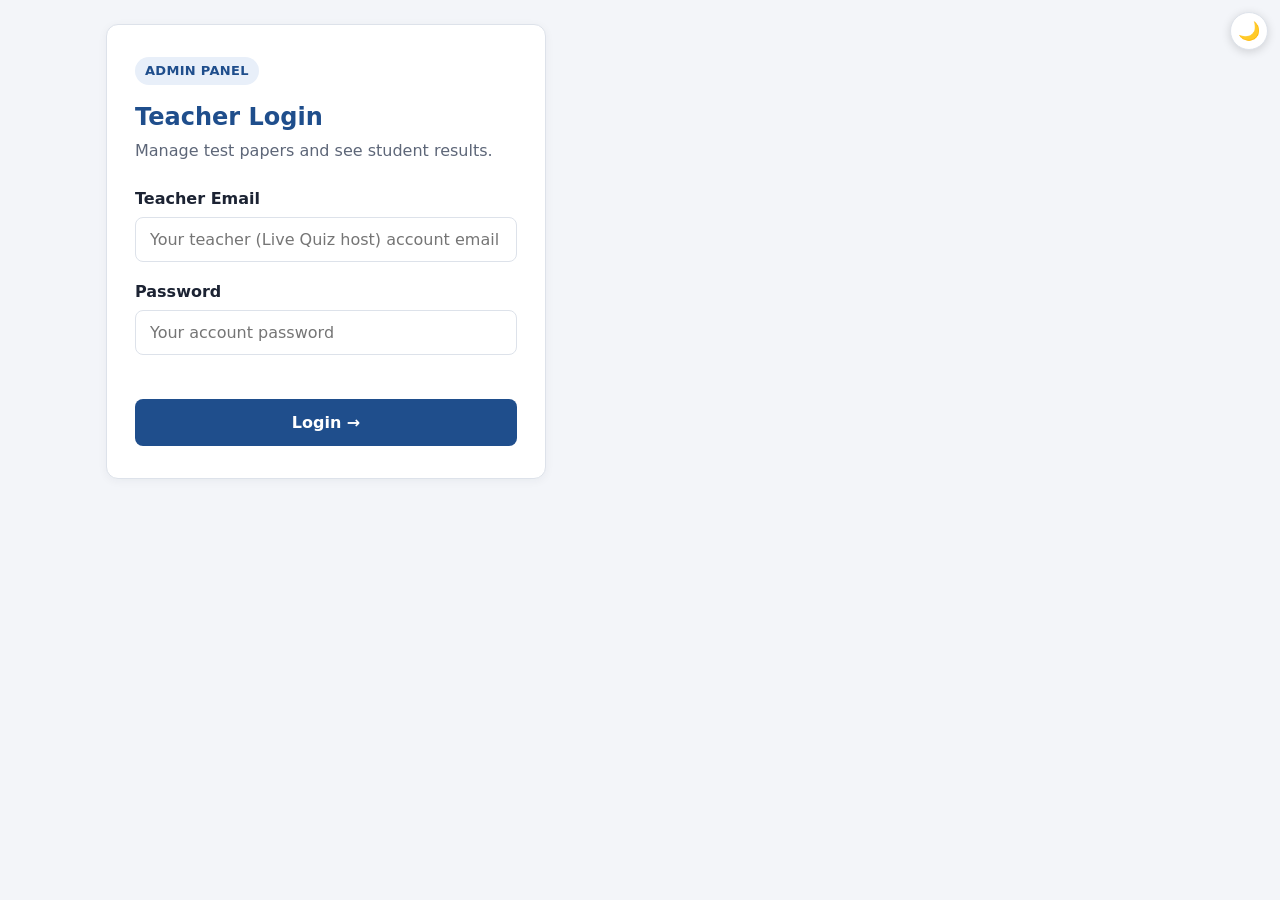
==== commit f8ffef0c: "Switch the Test Portal to Supabase (papers + results) Co-Authored-By: Claude Opus 5.5 <noreply@anthr" ====
--- a/admin.html
+++ b/admin.html
@@ -5,11 +5,13 @@
 <meta name="viewport" content="width=device-width, initial-scale=1">
 <meta name="robots" content="noindex, nofollow">
 <title>Admin — Satyansh's Test Papers</title>
-<link rel="stylesheet" href="assets/app.css?v=26111801">
-<link rel="stylesheet" href="assets/dark.css?v=26111801">
+<link rel="stylesheet" href="assets/app.css?v=26111902">
+<link rel="stylesheet" href="assets/dark.css?v=26111902">
 <meta name="theme-color" content="#1f4e8c">
-<script src="assets/theme.js?v=26111801"></script>
-<script src="config.js"></script>
+<script src="assets/theme.js?v=26111804"></script>
+<script src="config.js?v=26112303"></script>
+<script src="assets/supabase.js"></script>
+<script src="assets/backend.js?v=26112302"></script>
 <script>
 window.MathJax = {
   tex: { inlineMath: [['\\(', '\\)']], displayMath: [['\\[', '\\]']], packages: {'[+]': ['mhchem']} },
@@ -53,8 +55,12 @@
       <h1>Teacher Login</h1>
       <p class="sub">Manage test papers and see student results.</p>
       <div class="msg-box err" id="aCfg" style="display:none">API_URL is empty in <b>config.js</b>. Paste your Apps Script Web App URL there first.</div>
+      <div class="field" id="aEmailWrap" style="display:none">
+        <label for="aEmail">Teacher Email</label>
+        <input id="aEmail" type="email" autocomplete="username" placeholder="Your teacher (Live Quiz host) account email">
+      </div>
       <div class="field">
-        <label for="aPass">Admin Password</label>
+        <label for="aPass" id="aPassLbl">Admin Password</label>
         <input id="aPass" type="password" autocomplete="current-password" placeholder="Enter admin password">
         <div class="err" id="aErr"></div>
       </div>
@@ -132,11 +138,12 @@
     <div class="pane" id="pResults">
       <div class="card sec">
         <h2>Student Results</h2>
-        <p class="hint">Every submitted test. The full data (with question-wise responses) is in the Google Sheet. <b>Reopen</b> lets a student attempt that paper again.</p>
+        <p class="hint">Every submitted test. <b>⬇ CSV</b> downloads the list shown (with question-wise responses) for Excel / Google Sheets. <b>Reopen</b> lets a student attempt that paper again.</p>
         <div class="filters">
           <select id="rPaper"><option value="">All papers</option></select>
           <input id="rSearch" placeholder="Search name, email or phone">
           <button class="btn small light" type="button" id="rRefresh">↻ Refresh</button>
+          <button class="btn small light" type="button" id="rCsv">⬇ CSV</button>
         </div>
         <div class="tbl-wrap" id="resTable"><p class="hint">Loading…</p></div>
       </div>
@@ -157,7 +164,10 @@
 function typeset(el,t=0){ if(window.MathJax&&MathJax.typesetPromise&&MathJax.startup&&MathJax.startup.promise){MathJax.startup.promise=MathJax.startup.promise.then(()=>{if(MathJax.typesetClear)MathJax.typesetClear([el]);return MathJax.typesetPromise([el]);}).catch(()=>{});} else if(t<80) setTimeout(()=>typeset(el,t+1),250); }
 const SS={get(k){try{return sessionStorage.getItem(k)}catch(e){return null}},set(k,v){try{sessionStorage.setItem(k,v)}catch(e){}},del(k){try{sessionStorage.removeItem(k)}catch(e){}}};
 document.querySelectorAll('.js-brand').forEach(e=>e.textContent=BRAND);
-if(!API) $('aCfg').style.display='block';
+const SBON = !!(window.TP && TP.on);
+let SB=null; try{ if(SBON && window.supabase) SB=window.supabase.createClient(CFG.SUPABASE_URL, CFG.SUPABASE_KEY); }catch(e){}
+if(SBON){ $('aEmailWrap').style.display=''; $('aPassLbl').textContent='Password'; $('aPass').placeholder='Your account password'; $('sheetLink').style.display='none'; }
+else if(!API) $('aCfg').style.display='block';
 
 let PASS='', PAPERS=[], RESULTS=[], RLIST=[], DRAFT=null, EDIT_ID=null;
 const FOLDERS=(CFG.FOLDERS&&CFG.FOLDERS.length)?CFG.FOLDERS:[{id:'topic',title:'Topic-wise Papers'},{id:'full',title:'Full Syllabus Papers'},{id:'main3h',title:'JEE Main 3-Hour Papers',allSubjects:true},{id:'sheet',title:'Practice Sheets',practice:true}];
@@ -167,21 +177,34 @@
 const guessCat=(st)=>FOLDERS.some(f=>f.id===st.category)?st.category:(Number(st.durationMin)>=180?'main3h':'topic');
 $('fCat').innerHTML=catOpts('topic');
 async function admin(op, extra={}){
+  if(SBON) return TP.admin(op, extra, SB);   // papers + results in Supabase
   const r=await fetch(API,{method:'POST',redirect:'follow',headers:{'Content-Type':'text/plain;charset=utf-8'},body:JSON.stringify(Object.assign({action:'admin',op,password:PASS},extra))});
   const j=await r.json(); if(!j.ok) throw new Error(j.error||'Request failed'); return j;
 }
 
 /* ---------- login ---------- */
-$('aForm').addEventListener('submit',async e=>{e.preventDefault(); if(!API) return; PASS=$('aPass').value; await doLogin();});
+$('aForm').addEventListener('submit',async e=>{e.preventDefault();
+  if(SBON){
+    if(!SB){ $('aErr').textContent='Login service did not load. Refresh the page.'; return; }
+    busy(true,'Signing in…');
+    const { error } = await SB.auth.signInWithPassword({ email:$('aEmail').value.trim(), password:$('aPass').value });
+    busy(false);
+    if(error){ $('aErr').textContent=/invalid/i.test(error.message)?'Wrong email or password.':error.message; return; }
+    $('aPass').value=''; await doLogin(); return;
+  }
+  if(!API) return; PASS=$('aPass').value; await doLogin();});
 async function doLogin(){
   busy(true,'Signing in…');
-  try{ const r=await admin('login'); SS.set('stp_admin',PASS); $('sheetLink').href=r.sheetUrl||'#'; $('aErr').textContent='';
+  try{ const r=await admin('login'); if(!SBON){ SS.set('stp_admin',PASS); $('sheetLink').href=r.sheetUrl||'#'; } $('aErr').textContent='';
        show('aDash'); await loadPapers(); }
-  catch(err){ $('aErr').textContent=err.message==='Wrong password'?'Wrong password.':('Could not connect: '+err.message); SS.del('stp_admin'); }
-  busy(false);
-}
-$('aLogout').addEventListener('click',()=>{SS.del('stp_admin');PASS='';$('aPass').value='';show('aLogin');});
-(function(){const p=SS.get('stp_admin'); if(API&&p){PASS=p;doLogin();}})();
+  catch(err){ $('aErr').textContent=err.message==='Wrong password'?'Wrong password.':('Could not sign in: '+err.message); SS.del('stp_admin');
+       if(SBON && SB) SB.auth.signOut().catch(()=>{}); show('aLogin'); }
+  busy(false);
+}
+$('aLogout').addEventListener('click',async()=>{SS.del('stp_admin');PASS='';$('aPass').value=''; if(SBON&&SB) await SB.auth.signOut().catch(()=>{}); show('aLogin');});
+(async function(){
+  if(SBON){ if(SB){ const s=(await SB.auth.getSession()).data.session; if(s) doLogin(); } return; }
+  const p=SS.get('stp_admin'); if(API&&p){PASS=p;doLogin();}})();
 
 /* ---------- tabs ---------- */
 function tab(id){document.querySelectorAll('.tab').forEach(t=>t.classList.toggle('on',t.dataset.tab===id));document.querySelectorAll('.pane').forEach(p=>p.classList.toggle('on',p.id===id));
@@ -218,7 +241,7 @@
       for(let i=0;i<arr.length;i++) if(arr[i].order!==i+1) await admin('setOrder',{id:arr[i].id,order:i+1}); }
     else if(b.dataset.edit){ busy(true,'Loading paper…'); const r=await admin('getPaper',{id:b.dataset.edit}); EDIT_ID=b.dataset.edit; loadDraft(r.paper,true); tab('pAdd'); busy(false); return; }
     else if(b.dataset.del){ const p=PAPERS.find(x=>x.id===b.dataset.del);
-      if(!confirm(`Delete "${p.name}"?\n\nStudents will no longer see it. Results already in the Google Sheet are kept.`)) return;
+      if(!confirm(`Delete "${p.name}"?\n\nStudents will no longer see it. Results already submitted for it are kept.`)) return;
       busy(true,'Deleting…'); await admin('deletePaper',{id:p.id}); toast('Paper deleted'); }
     await loadPapers();
   }catch(err){ toast('Error: '+err.message,5000); }
@@ -332,12 +355,22 @@
 $('rPaper').addEventListener('change',renderResults);
 $('rSearch').addEventListener('input',renderResults);
 $('rRefresh').addEventListener('click',loadResults);
+$('rCsv').addEventListener('click',()=>{
+  const list=RLIST.length?RLIST:RESULTS; if(!list.length){ toast('No results to download.'); return; }
+  const cols=[['time','Submitted'],['name','Name'],['email','Email'],['phone','Phone'],['paperName','Paper'],['paperId','Paper ID'],['score','Score'],['maxMarks','Max Marks'],
+    ['pct','Percentage'],['correct','Correct'],['wrong','Incorrect'],['skipped','Unattempted'],['minutes','Time (min)'],['auto','Auto Submitted'],['status','Status'],
+    ['strong','Strong Topics'],['weak','Weak Topics'],['qwise','Question-wise Responses']];
+  const cell=v=>{ v=String(v==null?'':v); return /[",\n]/.test(v)?'"'+v.replace(/"/g,'""')+'"':v; };
+  const csv='\ufeff'+[cols.map(c=>c[1]).join(',')].concat(list.map(r=>cols.map(c=>cell(r[c[0]])).join(','))).join('\r\n');
+  const a=document.createElement('a'); a.href=URL.createObjectURL(new Blob([csv],{type:'text/csv;charset=utf-8'}));
+  a.download='results-'+new Date().toISOString().slice(0,10)+'.csv'; document.body.appendChild(a); a.click(); a.remove();
+});
 $('resTable').addEventListener('click',async e=>{
   const b=e.target.closest('[data-reopen]'); if(!b) return;
   const r=RLIST[+b.dataset.reopen]; if(!r) return;
-  if(!confirm(`Allow ${r.name} (${r.email||r.phone}) to attempt "${r.paperName}" again?\n\nThe old result stays in the sheet, marked "Reopened".`)) return;
+  if(!confirm(`Allow ${r.name} (${r.email||r.phone}) to attempt "${r.paperName}" again?\n\nThe old result is kept, marked "Reopened".`)) return;
   busy(true,'Reopening…');
-  try{ await admin('reopen',{phone:r.phone,userId:r.userId,paperId:r.paperId}); toast('Done — the student can attempt this paper again.'); await loadResults(); }
+  try{ await admin('reopen',{phone:r.phone,userId:r.userId,email:r.email,paperId:r.paperId}); toast('Done — the student can attempt this paper again.'); await loadResults(); }
   catch(err){ toast('Error: '+err.message,5000); }
   busy(false);
 });
--- a/assets/app.css
+++ b/assets/app.css
@@ -581,3 +581,159 @@
 .pt-fbtns{display:flex;gap:8px;flex-wrap:wrap}
 .pt-sum{margin:6px 0 16px}
 .pt-sum .ss-big{font-size:19px;margin-bottom:10px}
+
+/* ---------- Group Study (assets/group.js) ---------- */
+.gs-wrap{max-width:980px;padding-bottom:120px}
+.gs-home{display:grid;grid-template-columns:repeat(auto-fit,minmax(280px,1fr));gap:18px;margin-bottom:26px}
+.gs-card{padding:22px}
+.gs-card h2{margin:0 0 4px;font-size:20px;color:var(--brand-dk)}
+.gs-sub{color:var(--muted);font-size:14.5px;margin:0 0 14px}
+.gs-codein{width:100%;font-size:30px;font-weight:800;text-align:center;letter-spacing:.35em;padding:10px;border:2px solid var(--line);border-radius:10px;margin-bottom:12px;font-family:inherit;color:var(--ink);background:var(--card)}
+.gs-codein:focus{outline:2px solid var(--brand);border-color:var(--brand)}
+.gs-wide{width:100%;padding:12px}
+.gs-rules{margin:0 0 16px;padding-left:4px;list-style:none;font-size:14.5px;color:var(--nv-ink)}
+.gs-rules li{margin:5px 0}
+.gs-h3{margin:8px 0 10px;color:var(--brand-dk)} .gs-h2{margin:26px 0 12px;color:var(--brand-dk)}
+.gs-past{display:flex;flex-direction:column;gap:10px}
+.gs-pastc{display:flex;flex-wrap:wrap;align-items:center;gap:4px 12px;padding:12px 16px;text-align:left;color:inherit;font:inherit;width:100%}
+.gs-pastc b{flex:1 1 220px} .gs-pastc span{font-size:13.5px;color:var(--muted);flex:1 1 260px} .gs-pastc i{font-style:normal;color:var(--brand);font-weight:700}
+.gs-resume{display:flex;flex-wrap:wrap;gap:10px;align-items:center;justify-content:space-between;padding:14px 18px;margin-bottom:18px;border-left:5px solid var(--an)}
+.gs-form{padding:22px;display:flex;flex-direction:column;gap:16px}
+.gs-f{display:flex;flex-direction:column;gap:6px;flex:1 1 200px}
+.gs-f[hidden],#gcPyq[hidden]{display:none}
+.gs-f>span{font-size:12.5px;font-weight:700;color:var(--muted);text-transform:uppercase;letter-spacing:.4px}
+.gs-f>span small{text-transform:none;font-weight:500;letter-spacing:0}
+.gs-f input,.gs-f select{padding:10px 12px;border:1.5px solid var(--line);border-radius:8px;font:inherit;font-size:15px;background:var(--card);color:var(--ink)}
+.gs-row{display:flex;flex-wrap:wrap;gap:14px}
+#gcPyq{display:flex;flex-direction:column;gap:12px}
+.gs-seg{display:flex;flex-wrap:wrap;gap:8px}
+.gs-seg button{flex:1 1 150px;padding:11px 10px;border:1.5px solid var(--line);border-radius:10px;background:var(--card);color:var(--ink);font-weight:700}
+.gs-seg button.on{border-color:var(--brand);background:var(--brand-lt);color:var(--brand)}
+.gs-units{display:grid;grid-template-columns:repeat(auto-fill,minmax(230px,1fr));gap:6px 14px;max-height:280px;overflow:auto;padding:4px}
+.gs-chk{display:flex;align-items:center;gap:8px;font-size:14.5px;cursor:pointer}
+.gs-chk input{width:18px;height:18px;flex:none}
+.gs-chk i{font-style:normal;color:var(--muted);font-size:12.5px;margin-left:auto}
+.gs-note{font-size:13.5px;color:var(--muted);margin:0}
+.gs-note.warn{color:var(--warn);margin-top:10px}
+.gs-actions{display:flex;flex-wrap:wrap;gap:10px;justify-content:space-between;align-items:center}
+.gs-actions.center{justify-content:center;margin:24px 0}
+.gs-lobby{padding:24px}
+.gs-lobby h1{margin:4px 0 14px;color:var(--brand-dk)}
+.gs-lobby h3{margin:20px 0 10px}
+.gs-codebox{display:flex;align-items:center;gap:14px;flex-wrap:wrap;background:var(--brand-lt);border-radius:12px;padding:12px 18px}
+.gs-codebox small{font-weight:700;color:var(--muted);text-transform:uppercase;font-size:12px}
+.gs-codebox b{font-size:38px;letter-spacing:.22em;color:var(--brand);font-variant-numeric:tabular-nums}
+.gs-facts{display:flex;flex-wrap:wrap;gap:10px;margin:14px 0}
+.gs-facts div{background:var(--neu-bg);border-radius:10px;padding:8px 14px;flex:1 1 130px}
+.gs-facts b{display:block;font-size:16px} .gs-facts span{font-size:12.5px;color:var(--muted)}
+.gs-microw{display:flex;flex-wrap:wrap;align-items:center;gap:10px;padding:10px 14px;border-radius:10px;font-weight:700}
+.gs-microw.ok{background:var(--ok-bg);color:var(--an)} .gs-microw.bad{background:var(--bad-bg);color:var(--danger)}
+.gs-meter{display:inline-block;width:70px;height:8px;border-radius:5px;background:rgba(0,0,0,.12);overflow:hidden;vertical-align:middle}
+.gs-meter i{display:block;height:100%;width:0;background:var(--an);transition:width .12s}
+.gs-mlist{display:flex;flex-wrap:wrap;gap:8px}
+.gs-m{display:flex;align-items:center;gap:8px;border:1px solid var(--line);border-radius:30px;padding:5px 12px 5px 5px;background:var(--card)}
+.gs-m.away{opacity:.55}
+.gs-av{width:28px;height:28px;border-radius:50%;background:var(--brand);color:#fff;display:inline-flex;align-items:center;justify-content:center;font-weight:800;font-size:14px;flex:none}
+.gs-host{font-style:normal;font-size:11px;font-weight:800;color:var(--mr);text-transform:uppercase}
+.gm-mic.off{filter:grayscale(0);color:var(--danger)}
+.gs-wait{color:var(--muted);font-weight:700}
+.gs-runhead{display:flex;justify-content:space-between;gap:14px;flex-wrap:wrap;padding:18px 20px;margin-bottom:16px;position:sticky;top:calc(var(--gsTop,62px) + 6px);z-index:12}
+.gs-runhead h1{margin:2px 0;font-size:20px;color:var(--brand-dk)}
+.gs-rh-meta{font-size:13.5px;color:var(--muted)}
+.gs-rh-r{display:flex;align-items:center;gap:16px;flex-wrap:wrap}
+.gs-clock small{display:block;font-size:11.5px;font-weight:700;color:var(--muted);text-transform:uppercase}
+.gs-clock b{font-size:26px;color:var(--brand-dk);font-variant-numeric:tabular-nums}
+.gs-clock b.warn{color:var(--danger)}
+.gs-lives{display:flex;flex-direction:column;align-items:center;font-size:18px;line-height:1.2}
+.gs-lives small{font-size:11.5px;color:var(--muted);font-weight:700}
+.gs-micchip{font-size:14px;display:flex;align-items:center;gap:6px}
+.gs-endcard{padding:18px;text-align:center}
+.gs-endcard .gs-actions{justify-content:center}
+.gs-guard{position:fixed;inset:0;z-index:70;background:rgba(10,15,30,.72);display:flex;align-items:center;justify-content:center;padding:16px}
+.gs-guard[hidden]{display:none}
+.gs-guardc{max-width:440px;padding:26px;text-align:center}
+.gs-big{font-size:46px}
+.gs-count{position:fixed;inset:0;z-index:75;background:var(--bg);display:flex;align-items:center;justify-content:center;text-align:center}
+.gs-count[hidden]{display:none}
+.gs-count small{display:block;font-weight:700;color:var(--muted);text-transform:uppercase}
+.gs-count b{font-size:90px;color:var(--brand)}
+.gs-stat:not(.min){top:auto;bottom:16px;width:260px}
+.gs-statbody{max-height:min(56vh,460px);overflow-y:auto;gap:8px}
+.gst-m{border:1px solid var(--line);border-radius:10px;padding:8px 10px}
+.gst-m.me{border-color:var(--brand);background:var(--brand-lt)}
+.gst-m.away{opacity:.6}
+.gst-top{display:flex;align-items:center;gap:8px}
+.gst-top b{flex:1;font-size:14px;overflow:hidden;text-overflow:ellipsis;white-space:nowrap}
+.gst-top .gs-av{width:24px;height:24px;font-size:12px}
+.gst-bar{height:6px;border-radius:4px;background:var(--neu-bg);margin:6px 0 4px;overflow:hidden}
+.gst-bar i{display:block;height:100%;background:var(--an)}
+.gst-txt{display:flex;justify-content:space-between;font-size:12.5px;color:var(--muted)}
+.gst-txt b{color:var(--ink)} .gst-lv{font-size:11px;letter-spacing:-1px}
+.gst-warn{font-size:12px;font-weight:700;color:var(--warn);margin-top:3px}
+.gst-done{font-size:12px;font-weight:700;color:var(--an);margin-top:3px}
+.gst-away{font-size:12px;color:var(--muted);margin-top:3px}
+.gs-reshead,.gs-mine,.gs-board{padding:20px;margin-bottom:16px}
+.gs-reshead h1{margin:4px 0;color:var(--brand-dk)}
+.gs-board h2{margin:0 0 10px}
+.gs-tbl td,.gs-tbl th{white-space:nowrap}
+.gs-tbl tr.me td{background:var(--brand-lt)}
+.gs-tbl .g{color:var(--an);font-weight:700} .gs-tbl .r{color:var(--danger);font-weight:700}
+.gs-qsum{display:flex;flex-direction:column;gap:12px}
+.gs-qs{padding:14px 16px}
+.gs-qs-h{display:flex;flex-wrap:wrap;align-items:center;gap:8px 12px}
+.gs-qs-h .btn{margin-left:auto}
+.gs-qs-c{font-size:13px;font-weight:700;padding:2px 10px;border-radius:20px;background:var(--amb-bg);color:var(--warn)}
+.gs-qs-c.all{background:var(--ok-bg);color:var(--an)} .gs-qs-c.none{background:var(--bad-bg);color:var(--danger)}
+.gs-qs-t{font-size:13px;color:var(--muted)}
+.gs-chips{display:flex;flex-wrap:wrap;gap:6px;margin-top:10px}
+.gs-chip{font-size:13px;padding:4px 10px;border-radius:8px;border:1px solid var(--line);font-variant-numeric:tabular-nums}
+.gs-chip.ok{background:var(--ok-bg);border-color:transparent} .gs-chip.bad{background:var(--bad-bg);border-color:transparent} .gs-chip.na{color:var(--muted)}
+.gs-qbody{margin-top:12px;border-top:1px dashed var(--line);padding-top:12px}
+.gs-qbody[hidden]{display:none}
+.gs-opts{margin:10px 0;padding-left:26px} .gs-opts li{margin:4px 0}
+@media (max-width:560px){
+  .gs-runhead{position:static}
+  .gs-codebox b{font-size:30px}
+  .gs-stat:not(.min){left:12px;right:12px;width:auto;bottom:12px}
+}
+@media (max-width:560px){
+  .gs-statbody{max-height:38vh}
+  #group:has(.gs-stat:not(.min):not([hidden])) .gs-wrap{padding-bottom:50vh}
+}
+.gs-lobby .gs-note{margin:14px 0}
+
+/* ---------- top bars on phones: theme switch level with the heading, buttons on their own row ---------- */
+.topbar-in{position:relative}
+.topbar-in:has(> .theme-btn){justify-content:flex-start}
+.topbar-in:has(> .theme-btn) > .tb-left{margin-right:auto}
+@media (max-width:700px){
+  .topbar-in > .theme-btn,.tb-right > .theme-btn{position:absolute;top:10px;right:12px;width:34px;height:34px;font-size:16px}
+  .topbar-in:has(.tb-right > .theme-btn) .tb-left{padding-right:46px}
+  .topbar-in:has(> .theme-btn) .tb-left{padding-right:46px;min-width:0}
+  #papers .user-box{flex-wrap:wrap;width:100%;gap:10px}
+  #papers .user-box > div:nth-child(2){flex:1 1 calc(100% - 52px);min-width:0}
+  #papers .user-box .ph{overflow:hidden;text-overflow:ellipsis;white-space:nowrap}
+  #papers .user-box .btn{flex:1 1 0;white-space:nowrap;padding:8px 4px;font-size:13px;text-align:center;min-width:0}
+  #papers .user-box{gap:8px}
+  .pyq-tb-btns .btn,.user-box .btn{white-space:nowrap}
+}
+
+/* ---------- PYQ: my stars ---------- */
+.sq-star{display:inline-flex;gap:1px;margin-left:6px;flex:none}
+.sq-badge:empty + .sq-star{margin-left:auto}
+.sq-star button{background:none;border:0;padding:2px 3px;font-size:21px;line-height:1;color:var(--muted);cursor:pointer;transition:transform .15s}
+.sq-star button:hover{transform:scale(1.2)}
+.sq-star button.on{color:#f4b400}
+.sq-star.has button:not(.on){opacity:.45}
+.sf-st{color:#f4b400;letter-spacing:-1px;min-width:38px;flex:none!important}
+.sf-st + span{flex:1;text-align:left}
+.sf-st i{font-style:normal;color:var(--muted);opacity:.5}
+.ps-tip{font-size:12.5px;color:var(--muted);margin:6px 2px 0}
+/* Continue with Google */
+.or-line{display:flex;align-items:center;gap:10px;color:var(--muted);font-size:13px;margin:14px 0}
+.or-line:before,.or-line:after{content:"";flex:1;height:1px;background:var(--line)}
+.gtop .or-line{display:none}
+.gtop{margin-bottom:4px}
+.btn.gbtn{display:flex;align-items:center;justify-content:center;gap:10px}
+.btn.gbtn:before{content:"G";font-weight:900;color:#4285f4;background:#fff;border:1px solid var(--line);border-radius:50%;width:24px;height:24px;display:inline-flex;align-items:center;justify-content:center;font-size:14px}
+input[readonly]{opacity:.75;cursor:not-allowed}
--- a/assets/dark.css
+++ b/assets/dark.css
@@ -166,3 +166,32 @@
 :where(html[data-theme="dark"]) .pq-concept i{color:#e58b57;background:#402818}
 :where(html[data-theme="dark"]) .pyq-pager .pg{background:#171e2b}
 :where(html[data-theme="dark"]) .pyq-pager .pg.on{border-color:#4f86d0}
+:where(html[data-theme="dark"]) .gs-card h2{color:#a9c8f3}
+:where(html[data-theme="dark"]) .gs-codein:focus{outline:2px solid #4f86d0;border-color:#4f86d0}
+:where(html[data-theme="dark"]) .gs-h3{color:#a9c8f3}
+:where(html[data-theme="dark"]) .gs-h2{color:#a9c8f3}
+:where(html[data-theme="dark"]) .gs-pastc i{color:#8fb8ef}
+:where(html[data-theme="dark"]) .gs-seg button.on{border-color:#4f86d0;color:#8fb8ef}
+:where(html[data-theme="dark"]) .gs-note.warn{color:#f2b54a}
+:where(html[data-theme="dark"]) .gs-lobby h1{color:#a9c8f3}
+:where(html[data-theme="dark"]) .gs-codebox b{color:#8fb8ef}
+:where(html[data-theme="dark"]) .gs-microw.ok{color:#5fd08f}
+:where(html[data-theme="dark"]) .gs-microw.bad{color:#f08a84}
+:where(html[data-theme="dark"]) .gs-host{color:#b79af0}
+:where(html[data-theme="dark"]) .gm-mic.off{color:#f08a84}
+:where(html[data-theme="dark"]) .gs-runhead h1{color:#a9c8f3}
+:where(html[data-theme="dark"]) .gs-clock b{color:#a9c8f3}
+:where(html[data-theme="dark"]) .gs-clock b.warn{color:#f08a84}
+:where(html[data-theme="dark"]) .gs-count b{color:#8fb8ef}
+:where(html[data-theme="dark"]) .gst-m.me{border-color:#4f86d0}
+:where(html[data-theme="dark"]) .gst-warn{color:#f2b54a}
+:where(html[data-theme="dark"]) .gst-done{color:#5fd08f}
+:where(html[data-theme="dark"]) .gs-reshead h1{color:#a9c8f3}
+:where(html[data-theme="dark"]) .gs-tbl .g{color:#5fd08f}
+:where(html[data-theme="dark"]) .gs-tbl .r{color:#f08a84}
+:where(html[data-theme="dark"]) .gs-qs-c{color:#f2b54a}
+:where(html[data-theme="dark"]) .gs-qs-c.all{color:#5fd08f}
+:where(html[data-theme="dark"]) .gs-qs-c.none{color:#f08a84}
+:where(html[data-theme="dark"]) .sq-star button.on{color:#ffcc3d}
+:where(html[data-theme="dark"]) .sf-st{color:#ffcc3d}
+:where(html[data-theme="dark"]) .btn.gbtn:before{color:#4889f4;background:#171e2b}
